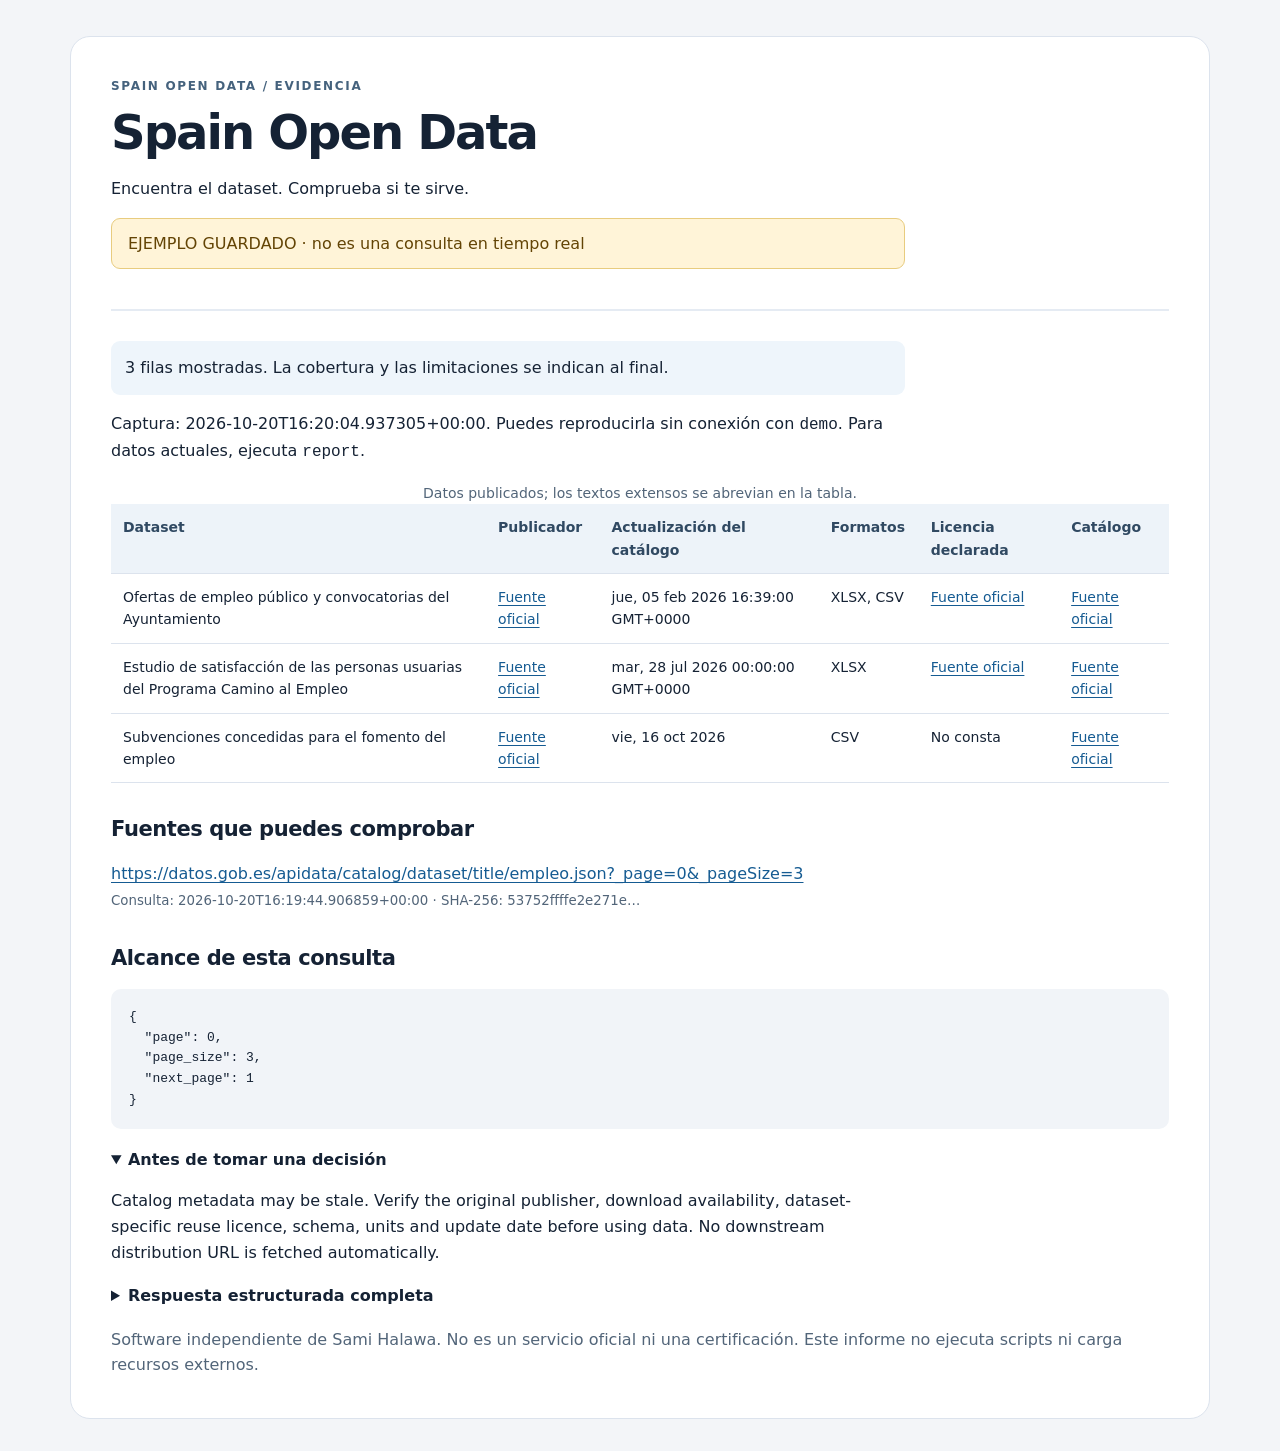
==== docs/demo.html @ 25182f14 "Improve first-use experience, source reliability and readable reports for v0.2.0" ====
<!doctype html><html lang="es"><meta charset="utf-8"><meta name="viewport" content="width=device-width,initial-scale=1"><title>Spain Open Data · Informe</title><style>*{box-sizing:border-box}body{margin:0;background:#f3f5f8;color:#152234;font:16px/1.6 system-ui,-apple-system,sans-serif}main{max-width:1140px;margin:36px auto;padding:40px;background:white;border:1px solid #dce3ed;border-radius:20px}header{border-bottom:2px solid #e5ebf3;margin-bottom:30px;padding-bottom:24px}.eyebrow{font-size:12px;letter-spacing:.14em;text-transform:uppercase;color:#45627d;font-weight:750}h1{font-size:clamp(30px,5vw,48px);line-height:1.12;letter-spacing:-.04em;margin:10px 0 16px}h2{font-size:21px;letter-spacing:-.02em;margin:30px 0 12px}p{max-width:78ch;overflow-wrap:anywhere}.badge{padding:12px 16px;background:#fff4d8;color:#634405;border-radius:9px;border:1px solid #e8cc7f}.notice{background:#eef5fb;padding:14px;border-radius:9px}table{width:100%;border-collapse:collapse;font-size:14px}th{text-align:left;background:#edf3f9;color:#304962}td,th{padding:12px;border-bottom:1px solid #dce3ed;vertical-align:top}td{min-width:100px;overflow-wrap:anywhere}.scroll{overflow:auto;max-width:100%}a{color:#155b92;text-decoration-thickness:1px;text-underline-offset:3px}pre{white-space:pre-wrap;overflow-wrap:anywhere;background:#f1f4f8;padding:18px;border-radius:10px;font:13px/1.6 ui-monospace,monospace}details{margin:18px 0}summary{cursor:pointer;font-weight:650}small,footer{color:#526579}.source{margin:14px 0;overflow-wrap:anywhere}.error{border-left:4px solid #bd4036;padding:12px;background:#fff1ef}.muted{color:#526579}@media(max-width:650px){main{margin:0;border:0;border-radius:0;padding:24px 16px}td,th{padding:9px}}@media print{body{background:white}main{margin:0;border:0;padding:0;max-width:none}.scroll{overflow:visible}details{display:block}pre{font-size:10px}a{color:inherit}thead{display:table-header-group}tr{break-inside:avoid}}</style><body><main><header><div class="eyebrow">Spain Open Data / EVIDENCIA</div><h1>Spain Open Data</h1><p>Encuentra el dataset. Comprueba si te sirve.</p><p class="badge">EJEMPLO GUARDADO · no es una consulta en tiempo real</p></header><p class="notice">3 filas mostradas. La cobertura y las limitaciones se indican al final.</p>
<p>Captura: 2026-10-20T16:20:04.937305+00:00. Puedes reproducirla sin conexión con <code>demo</code>. Para datos actuales, ejecuta <code>report</code>.</p>
<div class="scroll"><table><caption class="muted">Datos publicados; los textos extensos se abrevian en la tabla.</caption><thead><tr><th scope="col">Dataset</th><th scope="col">Publicador</th><th scope="col">Actualización del catálogo</th><th scope="col">Formatos</th><th scope="col">Licencia declarada</th><th scope="col">Catálogo</th></tr></thead><tbody>
<tr><td>Ofertas de empleo público y convocatorias del Ayuntamiento</td><td><a href="http://datos.gob.es/recurso/sector-publico/org/Organismo/L01281317" rel="noreferrer noopener">Fuente oficial</a></td><td>jue, 05 feb 2026 16:39:00 GMT+0000</td><td>XLSX, CSV</td><td><a href="http://creativecommons.org/licenses/by/4.0/" rel="noreferrer noopener">Fuente oficial</a></td><td><a href="https://datos.gob.es/catalogo/l01281317-ofertas-de-empleo-publico-y-convocatorias-del-ayuntamiento" rel="noreferrer noopener">Fuente oficial</a></td></tr>
<tr><td>Estudio de satisfacción de las personas usuarias del Programa Camino al Empleo</td><td><a href="http://datos.gob.es/recurso/sector-publico/org/Organismo/L01280796" rel="noreferrer noopener">Fuente oficial</a></td><td>mar, 28 jul 2026 00:00:00 GMT+0000</td><td>XLSX</td><td><a href="https://datos.madrid.es/bnode/N136f9d4e1508493ab5304251a6521b07" rel="noreferrer noopener">Fuente oficial</a></td><td><a href="https://datos.gob.es/catalogo/l01280796-estudio-de-satisfaccion-de-las-personas-usuarias-del-programa-camino-al-empleo" rel="noreferrer noopener">Fuente oficial</a></td></tr>
<tr><td>Subvenciones concedidas para el fomento del empleo</td><td><a href="http://datos.gob.es/recurso/sector-publico/org/Organismo/L01082114" rel="noreferrer noopener">Fuente oficial</a></td><td>vie, 16 oct 2026</td><td>CSV</td><td>No consta</td><td><a href="https://datos.gob.es/catalogo/l01082114-subvenciones-concedidas-para-el-fomento-del-empleo" rel="noreferrer noopener">Fuente oficial</a></td></tr>
</tbody></table></div>
<h2>Fuentes que puedes comprobar</h2>
<div class="source"><a href="https://datos.gob.es/apidata/catalog/dataset/title/empleo.json?_page=0&amp;_pageSize=3" rel="noreferrer noopener">https://datos.gob.es/apidata/catalog/dataset/title/empleo.json?_page=0&amp;_pageSize=3</a><br><small>Consulta: 2026-10-20T16:19:44.906859+00:00 · SHA-256: 53752ffffe2e271e…</small></div>
<h2>Alcance de esta consulta</h2><pre>{
  &quot;page&quot;: 0,
  &quot;page_size&quot;: 3,
  &quot;next_page&quot;: 1
}</pre>
<details open><summary>Antes de tomar una decisión</summary><p>Catalog metadata may be stale. Verify the original publisher, download availability, dataset-specific reuse licence, schema, units and update date before using data. No downstream distribution URL is fetched automatically.</p></details>
<details><summary>Respuesta estructurada completa</summary><pre>{
  &quot;ok&quot;: true,
  &quot;data&quot;: [
    {
      &quot;dataset_id&quot;: &quot;l01281317-ofertas-de-empleo-publico-y-convocatorias-del-ayuntamiento&quot;,
      &quot;catalog_url&quot;: &quot;https://datos.gob.es/catalogo/l01281317-ofertas-de-empleo-publico-y-convocatorias-del-ayuntamiento&quot;,
      &quot;title&quot;: &quot;Ofertas de empleo público y convocatorias del Ayuntamiento&quot;,
      &quot;description&quot;: &quot;Relación de ofertas de empleo público y convocatorias realizadas por el Ayuntamiento de San Lorenzo de El Escorial. &quot;,
      &quot;publisher&quot;: &quot;http://datos.gob.es/recurso/sector-publico/org/Organismo/L01281317&quot;,
      &quot;issued&quot;: &quot;mié, 07 ene 2026 13:52:44 GMT+0000&quot;,
      &quot;modified&quot;: &quot;jue, 05 feb 2026 16:39:00 GMT+0000&quot;,
      &quot;license&quot;: &quot;http://creativecommons.org/licenses/by/4.0/&quot;,
      &quot;spatial&quot;: &quot;http://datos.gob.es/recurso/sector-publico/territorio/Provincia/Madrid&quot;,
      &quot;temporal&quot;: [
        &quot;https://datosabiertos.aytosanlorenzo.es/bnode/N23c65ed7d2bb48c48e72ed312d6b123e&quot;,
        &quot;https://datosabiertos.aytosanlorenzo.es/bnode/N890efdf1ca9f4b1f9041c260d5423114&quot;
      ],
      &quot;distributions&quot;: [
        {
          &quot;title&quot;: &quot;Ofertas de empleo público y convocatorias&quot;,
          &quot;format&quot;: &quot;http://publications.europa.eu/resource/authority/file-type/XLSX&quot;,
          &quot;access_url&quot;: &quot;https://datosabiertos.aytosanlorenzo.es/dataset/6fa4dd2c-ea5e-4f9a-ae22-4519369948f7/resource/f7b1b1e0-7081-4b44-92d8-ea888c5bce64/download/31.-oferta-de-empleo-publico-y-convocatorias.xlsx&quot;,
          &quot;download_url&quot;: null,
          &quot;license&quot;: null,
          &quot;byte_size&quot;: 7966
        },
        {
          &quot;title&quot;: &quot;Oferta de Empleo Público y Convocatorias&quot;,
          &quot;format&quot;: &quot;http://publications.europa.eu/resource/authority/file-type/CSV&quot;,
          &quot;access_url&quot;: &quot;https://datosabiertos.aytosanlorenzo.es/dataset/6fa4dd2c-ea5e-4f9a-ae22-4519369948f7/resource/fdc2e198-af12-4363-8fc2-d0a0d08c1d83/download/31.-oferta-de-empleo-publico-y-convocatorias.csv&quot;,
          &quot;download_url&quot;: null,
          &quot;license&quot;: null,
          &quot;byte_size&quot;: 953
        }
      ]
    },
    {
      &quot;dataset_id&quot;: &quot;l01280796-estudio-de-satisfaccion-de-las-personas-usuarias-del-programa-camino-al-empleo&quot;,
      &quot;catalog_url&quot;: &quot;https://datos.gob.es/catalogo/l01280796-estudio-de-satisfaccion-de-las-personas-usuarias-del-programa-camino-al-empleo&quot;,
      &quot;title&quot;: &quot;Estudio de satisfacción de las personas usuarias del Programa Camino al Empleo&quot;,
      &quot;description&quot;: &quot;El Ayuntamiento de Madrid, a través de la Agencia para el Empleo, ha puesto en marcha el programa Camino al Empleo, orientado a mejorar la empleabilidad de las personas en situación de vulnerabilidad mediante el desarrollo de competencias básicas y específicas. La información analizada procede de la encuesta de satisfacción dirigida a las personas participantes del programa en distintas ubicaciones de la red de centros de servicios sociales y de la Agencia para el Empleo de Madrid.&lt;br&gt;\n&lt;br&gt;\nLa unidad de análisis corresponde a cada participante, incorporando variables relativas a la fecha y lugar de desarrollo de la actuación, así como la valoración del trato recibido y de la información facilitada. Durante el primer trimestre no se dispone de información sobre la variable “ubicación”, al no haberse contemplado en el diseño inicial del instrumento de recogida. Asimismo, se incluyen variables sociodemográficas (sexo y tramo de edad), y las valoraciones se expresan en una escala de 1 a 10, representativa del nivel de satisfacción global con el programa en 2025.\n****\n&lt;br&gt;\n&lt;br&gt;\nEn el [banco de estudios del Ayuntamiento de Madrid](https://transparencia.madrid.es/portales/transparencia/es/Relacion-con-la-ciudadania/Percepcion-ciudadana/Banco-de-estudios/?vgnextfmt=default&amp;vgnextchannel=6d41b8663351c510VgnVCM1000001d4a900aRCRD) están disponibles los estudios de percepción ciudadana realizados o promovidos por las distintas unidades del Ayuntamiento, organizados por áreas de acción.\n&quot;,
      &quot;publisher&quot;: &quot;http://datos.gob.es/recurso/sector-publico/org/Organismo/L01280796&quot;,
      &quot;issued&quot;: &quot;mar, 09 jun 2026 00:00:00 GMT+0000&quot;,
      &quot;modified&quot;: &quot;mar, 28 jul 2026 00:00:00 GMT+0000&quot;,
      &quot;license&quot;: &quot;https://datos.madrid.es/bnode/N136f9d4e1508493ab5304251a6521b07&quot;,
      &quot;spatial&quot;: &quot;http://sws.geonames.org/3117735/&quot;,
      &quot;temporal&quot;: &quot;https://datos.madrid.es/bnode/N6545e26dc04d411eac7852fd9539868a&quot;,
      &quot;distributions&quot;: [
        {
          &quot;title&quot;: &quot;138105-0-estudio-de-satisfaccion-de-las-personas-usuarias-del-programa-camino-al-empleo&quot;,
          &quot;format&quot;: &quot;http://publications.europa.eu/resource/authority/file-type/XLSX&quot;,
          &quot;access_url&quot;: &quot;https://datos.madrid.es/dataset/138105-0-estudio-de-satisfaccion-de-las-personas-usuarias-del-programa-camino-al-empleo/resource/138105-0-estudio-de-satisfaccion-de-las-personas-usuarias-del-programa-camino-al-empleo/download/microdatos_2025_090_esu.xlsx&quot;,
          &quot;download_url&quot;: null,
          &quot;license&quot;: null,
          &quot;byte_size&quot;: &quot;41836&quot;
        }
      ]
    },
    {
      &quot;dataset_id&quot;: &quot;l01082114-subvenciones-concedidas-para-el-fomento-del-empleo&quot;,
      &quot;catalog_url&quot;: &quot;https://datos.gob.es/catalogo/l01082114-subvenciones-concedidas-para-el-fomento-del-empleo&quot;,
      &quot;title&quot;: &quot;Subvenciones concedidas para el fomento del empleo&quot;,
      &quot;description&quot;: &quot;Subvenciones concedidas por el Ayuntamiento de Sant Feliu de Llobregat para el fomento del empleo.&quot;,
      &quot;publisher&quot;: &quot;http://datos.gob.es/recurso/sector-publico/org/Organismo/L01082114&quot;,
      &quot;issued&quot;: &quot;vie, 16 oct 2026&quot;,
      &quot;modified&quot;: &quot;vie, 16 oct 2026&quot;,
      &quot;license&quot;: null,
      &quot;spatial&quot;: &quot;http://datos.gob.es/recurso/sector-publico/territorio/Autonomia/Cataluna&quot;,
      &quot;temporal&quot;: &quot;http://seu-e.cat/es/web/sant-feliu-de-llobregat/bnode/nc3413d09f61043a49c384a0ebd459861b5&quot;,
      &quot;distributions&quot;: [
        {
          &quot;title&quot;: &quot;Subvenciones para el fomento del empleo en el año 2022&quot;,
          &quot;format&quot;: &quot;http://publications.europa.eu/resource/authority/file-type/CSV&quot;,
          &quot;access_url&quot;: &quot;https://dadesobertes.seu-e.cat/dataset/sant-feliu-de-llobregat-subvencions-concedides-per-al-foment-de-l-ocupacio/resource/8232882b-bdcb-4854-95a9-c1d61b0f0fe4&quot;,
          &quot;download_url&quot;: &quot;https://dadesobertes.seu-e.cat/datastore/dump/8232882b-bdcb-4854-95a9-c1d61b0f0fe4&quot;,
          &quot;license&quot;: null,
          &quot;byte_size&quot;: null
        }
      ]
    }
  ],
  &quot;sources&quot;: [
    {
      &quot;url&quot;: &quot;https://datos.gob.es/apidata/catalog/dataset/title/empleo.json?_page=0&amp;_pageSize=3&quot;,
      &quot;retrieved_at&quot;: &quot;2026-10-20T16:19:44.906859+00:00&quot;,
      &quot;sha256&quot;: &quot;53752ffffe2e271e2a8df1ee18fc52f41ccaf03d1c1791b4900c0b02be6a06f3&quot;,
      &quot;cache_hit&quot;: false
    }
  ],
  &quot;coverage&quot;: {
    &quot;page&quot;: 0,
    &quot;page_size&quot;: 3,
    &quot;next_page&quot;: 1
  },
  &quot;warnings&quot;: [
    &quot;Catalog metadata may be stale. Verify the original publisher, download availability, dataset-specific reuse licence, schema, units and update date before using data. No downstream distribution URL is fetched automatically.&quot;
  ],
  &quot;notice&quot;: &quot;Independent software by Sami Halawa; not an official government service. Verify consequential decisions in the official source.&quot;,
  &quot;example&quot;: {
    &quot;captured_at&quot;: &quot;2026-10-20T16:20:04.937305+00:00&quot;,
    &quot;mode&quot;: &quot;saved_official_snapshot&quot;,
    &quot;live&quot;: false
  }
}</pre></details><footer>Software independiente de Sami Halawa. No es un servicio oficial ni una certificación. Este informe no ejecuta scripts ni carga recursos externos.</footer></main></body></html>
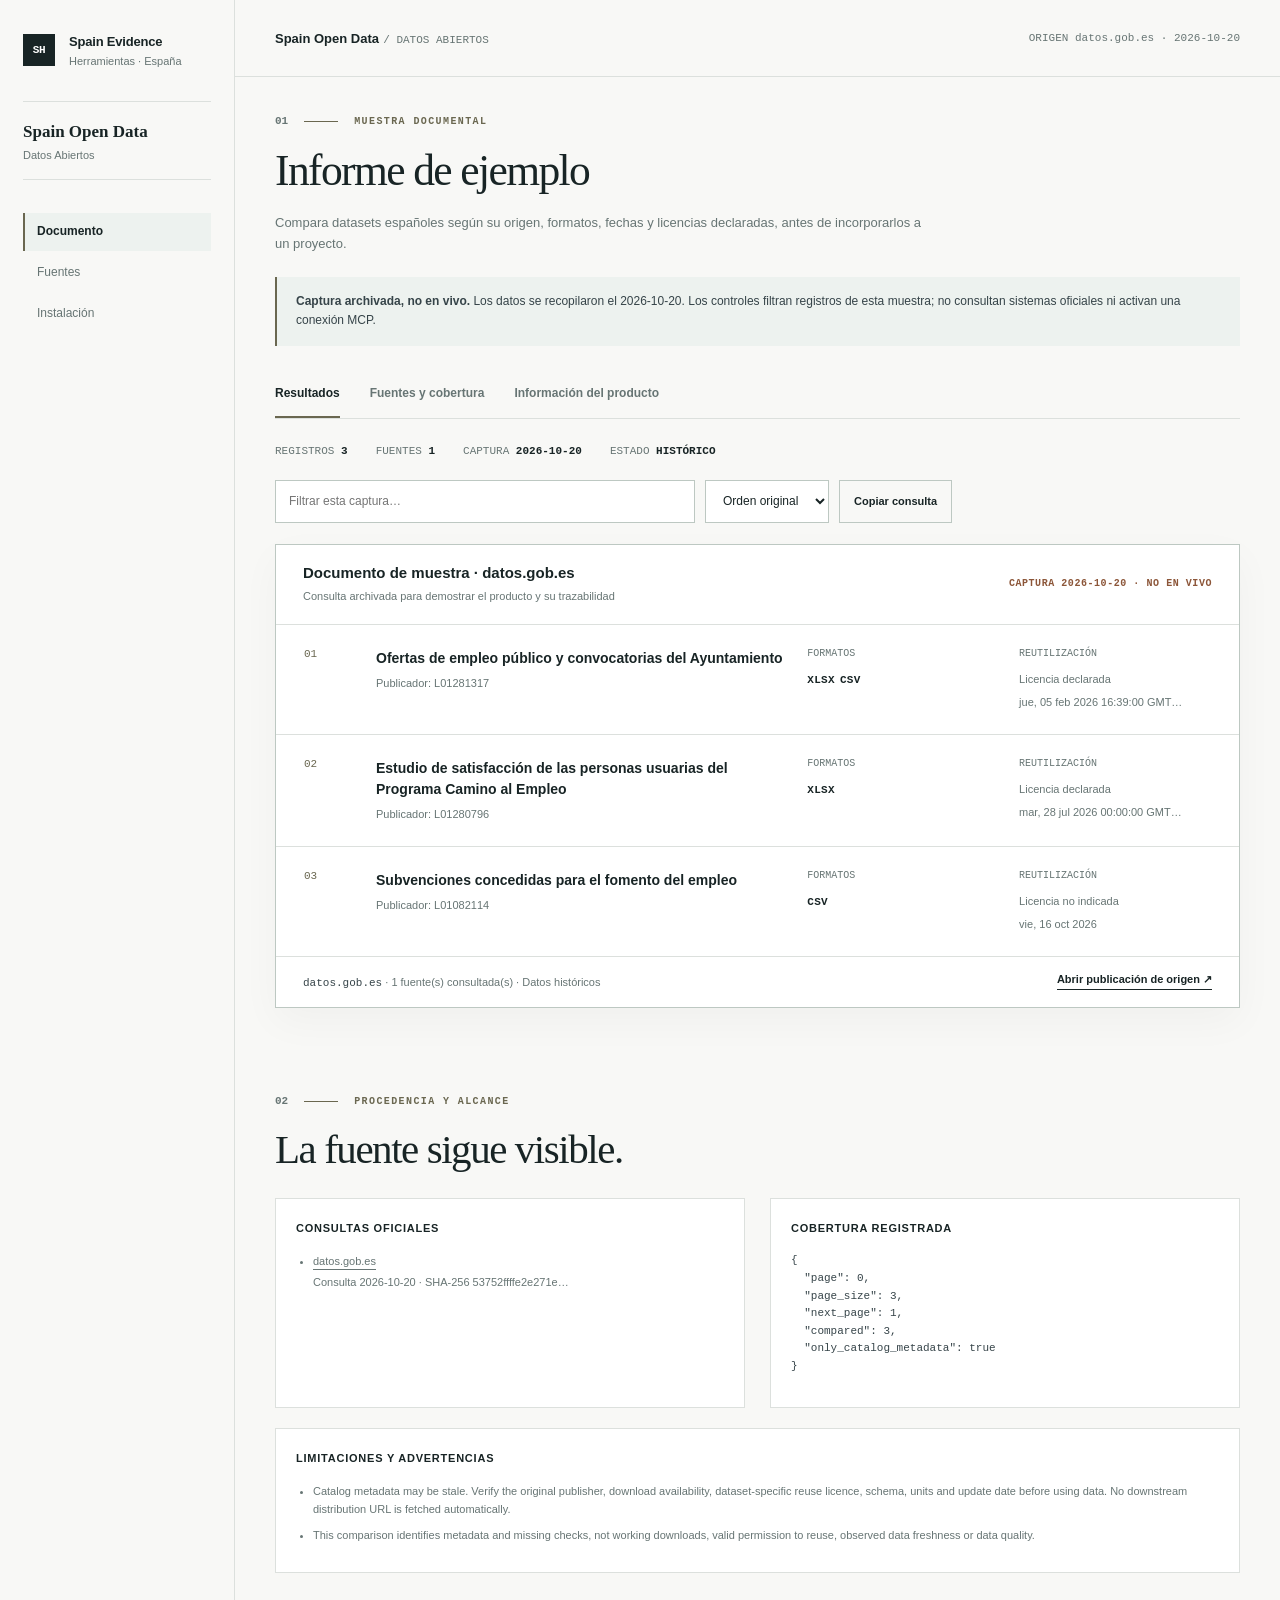
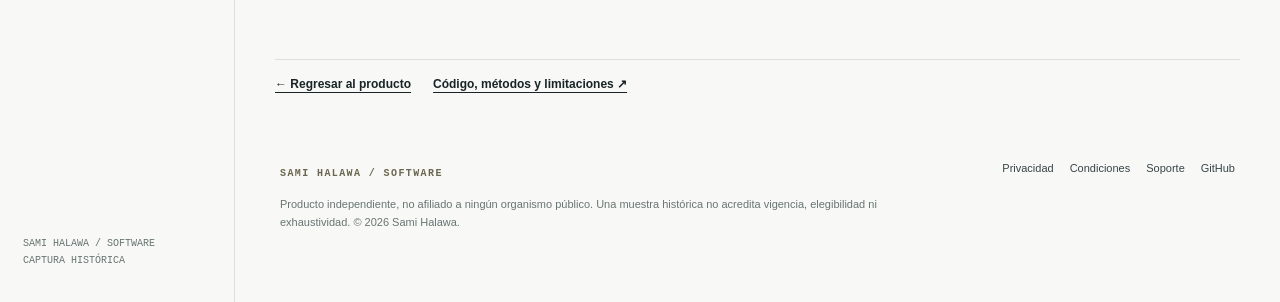
==== commit 695f418e: "Complete v0.3.0 workflows and professional documentary design with verified local regressions" ====
--- a/docs/demo.html
+++ b/docs/demo.html
@@ -1,119 +1,7 @@
-<!doctype html><html lang="es"><meta charset="utf-8"><meta name="viewport" content="width=device-width,initial-scale=1"><title>Spain Open Data · Informe</title><style>*{box-sizing:border-box}body{margin:0;background:#f3f5f8;color:#152234;font:16px/1.6 system-ui,-apple-system,sans-serif}main{max-width:1140px;margin:36px auto;padding:40px;background:white;border:1px solid #dce3ed;border-radius:20px}header{border-bottom:2px solid #e5ebf3;margin-bottom:30px;padding-bottom:24px}.eyebrow{font-size:12px;letter-spacing:.14em;text-transform:uppercase;color:#45627d;font-weight:750}h1{font-size:clamp(30px,5vw,48px);line-height:1.12;letter-spacing:-.04em;margin:10px 0 16px}h2{font-size:21px;letter-spacing:-.02em;margin:30px 0 12px}p{max-width:78ch;overflow-wrap:anywhere}.badge{padding:12px 16px;background:#fff4d8;color:#634405;border-radius:9px;border:1px solid #e8cc7f}.notice{background:#eef5fb;padding:14px;border-radius:9px}table{width:100%;border-collapse:collapse;font-size:14px}th{text-align:left;background:#edf3f9;color:#304962}td,th{padding:12px;border-bottom:1px solid #dce3ed;vertical-align:top}td{min-width:100px;overflow-wrap:anywhere}.scroll{overflow:auto;max-width:100%}a{color:#155b92;text-decoration-thickness:1px;text-underline-offset:3px}pre{white-space:pre-wrap;overflow-wrap:anywhere;background:#f1f4f8;padding:18px;border-radius:10px;font:13px/1.6 ui-monospace,monospace}details{margin:18px 0}summary{cursor:pointer;font-weight:650}small,footer{color:#526579}.source{margin:14px 0;overflow-wrap:anywhere}.error{border-left:4px solid #bd4036;padding:12px;background:#fff1ef}.muted{color:#526579}@media(max-width:650px){main{margin:0;border:0;border-radius:0;padding:24px 16px}td,th{padding:9px}}@media print{body{background:white}main{margin:0;border:0;padding:0;max-width:none}.scroll{overflow:visible}details{display:block}pre{font-size:10px}a{color:inherit}thead{display:table-header-group}tr{break-inside:avoid}}</style><body><main><header><div class="eyebrow">Spain Open Data / EVIDENCIA</div><h1>Spain Open Data</h1><p>Encuentra el dataset. Comprueba si te sirve.</p><p class="badge">EJEMPLO GUARDADO · no es una consulta en tiempo real</p></header><p class="notice">3 filas mostradas. La cobertura y las limitaciones se indican al final.</p>
-<p>Captura: 2026-10-20T16:20:04.937305+00:00. Puedes reproducirla sin conexión con <code>demo</code>. Para datos actuales, ejecuta <code>report</code>.</p>
-<div class="scroll"><table><caption class="muted">Datos publicados; los textos extensos se abrevian en la tabla.</caption><thead><tr><th scope="col">Dataset</th><th scope="col">Publicador</th><th scope="col">Actualización del catálogo</th><th scope="col">Formatos</th><th scope="col">Licencia declarada</th><th scope="col">Catálogo</th></tr></thead><tbody>
-<tr><td>Ofertas de empleo público y convocatorias del Ayuntamiento</td><td><a href="http://datos.gob.es/recurso/sector-publico/org/Organismo/L01281317" rel="noreferrer noopener">Fuente oficial</a></td><td>jue, 05 feb 2026 16:39:00 GMT+0000</td><td>XLSX, CSV</td><td><a href="http://creativecommons.org/licenses/by/4.0/" rel="noreferrer noopener">Fuente oficial</a></td><td><a href="https://datos.gob.es/catalogo/l01281317-ofertas-de-empleo-publico-y-convocatorias-del-ayuntamiento" rel="noreferrer noopener">Fuente oficial</a></td></tr>
-<tr><td>Estudio de satisfacción de las personas usuarias del Programa Camino al Empleo</td><td><a href="http://datos.gob.es/recurso/sector-publico/org/Organismo/L01280796" rel="noreferrer noopener">Fuente oficial</a></td><td>mar, 28 jul 2026 00:00:00 GMT+0000</td><td>XLSX</td><td><a href="https://datos.madrid.es/bnode/N136f9d4e1508493ab5304251a6521b07" rel="noreferrer noopener">Fuente oficial</a></td><td><a href="https://datos.gob.es/catalogo/l01280796-estudio-de-satisfaccion-de-las-personas-usuarias-del-programa-camino-al-empleo" rel="noreferrer noopener">Fuente oficial</a></td></tr>
-<tr><td>Subvenciones concedidas para el fomento del empleo</td><td><a href="http://datos.gob.es/recurso/sector-publico/org/Organismo/L01082114" rel="noreferrer noopener">Fuente oficial</a></td><td>vie, 16 oct 2026</td><td>CSV</td><td>No consta</td><td><a href="https://datos.gob.es/catalogo/l01082114-subvenciones-concedidas-para-el-fomento-del-empleo" rel="noreferrer noopener">Fuente oficial</a></td></tr>
-</tbody></table></div>
-<h2>Fuentes que puedes comprobar</h2>
-<div class="source"><a href="https://datos.gob.es/apidata/catalog/dataset/title/empleo.json?_page=0&amp;_pageSize=3" rel="noreferrer noopener">https://datos.gob.es/apidata/catalog/dataset/title/empleo.json?_page=0&amp;_pageSize=3</a><br><small>Consulta: 2026-10-20T16:19:44.906859+00:00 · SHA-256: 53752ffffe2e271e…</small></div>
-<h2>Alcance de esta consulta</h2><pre>{
+<!doctype html><html lang="es"><head><meta charset="utf-8"><meta name="viewport" content="width=device-width,initial-scale=1"><meta name="theme-color" content="#f8f8f6"><meta name="description" content="Compara datasets españoles según su origen, formatos, fechas y licencias declaradas, antes de incorporarlos a un proyecto."><title>Spain Open Data · Informe de ejemplo</title><link rel="canonical" href="https://samihalawa.github.io/spain-open-data/demo.html"><meta property="og:type" content="website"><meta property="og:title" content="Spain Open Data — Datos abiertos. La selección importa."><meta property="og:description" content="Compara datasets españoles según su origen, formatos, fechas y licencias declaradas, antes de incorporarlos a un proyecto."><meta property="og:url" content="https://samihalawa.github.io/spain-open-data/"><meta property="og:image" content="https://samihalawa.github.io/spain-open-data/preview.jpg"><link rel="icon" href="icon.png"><link rel="stylesheet" href="style.css"><script type="application/ld+json">{"@context": "https://schema.org", "@type": "SoftwareApplication", "name": "Spain Open Data", "description": "Compara datasets españoles según su origen, formatos, fechas y licencias declaradas, antes de incorporarlos a un proyecto.", "applicationCategory": "BusinessApplication", "operatingSystem": "Web / compatible assistant host", "url": "https://samihalawa.github.io/spain-open-data/", "author": {"@type": "Person", "name": "Sami Halawa"}, "isAccessibleForFree": true}</script><script src="site.js" defer></script></head><body style="--accent:#6a6750" data-product="spain-open-data" data-capture="2026-10-20"><div class="tool-shell"><aside class="side-nav"><a class="identity" href="index.html"><span class="symbol">SH</span><span class="brand">Spain Evidence<small>Herramientas · España</small></span></a><div class="side-product"><strong>Spain Open Data</strong><small>Datos Abiertos</small></div><nav class="side-links" aria-label="Secciones"><a class="side-link current" href="#vista">Documento</a><a class="side-link" href="#evidencia">Fuentes</a><a class="side-link" href="index.html#instalar">Instalación</a></nav><div class="side-footer">SAMI HALAWA / SOFTWARE<br>CAPTURA HISTÓRICA</div></aside><div class="work-area"><header class="work-header"><div><strong>Spain Open Data</strong> <span class="quiet">/ DATOS ABIERTOS</span></div><div class="quiet">ORIGEN datos.gob.es · 2026-10-20</div></header><div class="work-inner" id="vista"><div class="index-line"><span class="section-num">01</span><span class="dash"></span><span class="tiny-label">Muestra documental</span></div><h1 class="work-h1">Informe de ejemplo</h1><p class="work-intro">Compara datasets españoles según su origen, formatos, fechas y licencias declaradas, antes de incorporarlos a un proyecto.</p><div class="canonical-note"><strong>Captura archivada, no en vivo.</strong> Los datos se recopilaron el 2026-10-20. Los controles filtran registros de esta muestra; no consultan sistemas oficiales ni activan una conexión MCP.</div><nav class="work-tabs"><a class="active" href="#vista">Resultados</a><a href="#evidencia">Fuentes y cobertura</a><a href="index.html">Información del producto</a></nav><div class="work-summary"><span>REGISTROS <strong id="visible-count">3</strong></span><span>FUENTES <strong>1</strong></span><span>CAPTURA <strong>2026-10-20</strong></span><span>ESTADO <strong>HISTÓRICO</strong></span></div><div class="visually-hidden" id="sample-question">Busca datasets sobre empleo y compara su publicador, formato, licencia declarada y fecha de actualización.</div><div class="work-toolbar"><input id="record-search" class="search" type="search" placeholder="Filtrar esta captura…" aria-label="Filtrar registros"><select class="tool-select" id="record-sort" aria-label="Ordenar"><option value="original">Orden original</option><option value="name">Nombre A–Z</option><option value="date">Fecha</option></select><button class="tool-button" data-copy-for="sample-question" type="button">Copiar consulta</button></div><div class="snapshot-shell"><div class="snapshot-head"><div><h3>Documento de muestra · datos.gob.es</h3><p>Consulta archivada para demostrar el producto y su trazabilidad</p></div><div class="snapshot-actions"><span class="historical">Captura 2026-10-20 · No en vivo</span></div></div><div class="snapshot-body"><div class="catalog-list" id="records-body"><article class="dataset-row" data-record data-original="0" data-date="No consta" data-title="Ofertas de empleo público y convocatorias del Ayuntamiento" data-search="Ofertas de empleo público y convocatorias del Ayuntamiento L01281317"><div class="row-no">01</div><div><h4><a class="" href="https://datos.gob.es/catalogo/l01281317-ofertas-de-empleo-publico-y-convocatorias-del-ayuntamiento" rel="noopener noreferrer" target="_blank">Ofertas de empleo público y convocatorias del Ayuntamiento</a></h4><div class="small">Publicador: L01281317</div></div><div class="format-column"><span class="dataset-label">FORMATOS</span><span class="data-format">XLSX</span><span class="data-format">CSV</span></div><div class="last-column"><span class="dataset-label">REUTILIZACIÓN</span><span class="small">Licencia declarada</span><div class="subtext">jue, 05 feb 2026 16:39:00 GMT…</div></div></article><article class="dataset-row" data-record data-original="1" data-date="No consta" data-title="Estudio de satisfacción de las personas usuarias del Programa Camino al Empleo" data-search="Estudio de satisfacción de las personas usuarias del Programa Camino al Empleo L01280796"><div class="row-no">02</div><div><h4><a class="" href="https://datos.gob.es/catalogo/l01280796-estudio-de-satisfaccion-de-las-personas-usuarias-del-programa-camino-al-empleo" rel="noopener noreferrer" target="_blank">Estudio de satisfacción de las personas usuarias del Programa Camino al Empleo</a></h4><div class="small">Publicador: L01280796</div></div><div class="format-column"><span class="dataset-label">FORMATOS</span><span class="data-format">XLSX</span></div><div class="last-column"><span class="dataset-label">REUTILIZACIÓN</span><span class="small">Licencia declarada</span><div class="subtext">mar, 28 jul 2026 00:00:00 GMT…</div></div></article><article class="dataset-row" data-record data-original="2" data-date="No consta" data-title="Subvenciones concedidas para el fomento del empleo" data-search="Subvenciones concedidas para el fomento del empleo L01082114"><div class="row-no">03</div><div><h4><a class="" href="https://datos.gob.es/catalogo/l01082114-subvenciones-concedidas-para-el-fomento-del-empleo" rel="noopener noreferrer" target="_blank">Subvenciones concedidas para el fomento del empleo</a></h4><div class="small">Publicador: L01082114</div></div><div class="format-column"><span class="dataset-label">FORMATOS</span><span class="data-format">CSV</span></div><div class="last-column"><span class="dataset-label">REUTILIZACIÓN</span><span class="small">Licencia no indicada</span><div class="subtext">vie, 16 oct 2026</div></div></article></div></div><div class="snapshot-footer"><p><span class="source-identity">datos.gob.es</span> · 1 fuente(s) consultada(s) · Datos históricos</p><a class="text-action" href="https://datos.gob.es/apidata/catalog/dataset/title/empleo.json?_page=0&amp;_pageSize=3" rel="noopener noreferrer" target="_blank">Abrir publicación de origen ↗</a></div></div><div id="no-records" class="canonical-note" hidden>Sin coincidencias dentro de esta captura histórica.</div><section class="section" id="evidencia"><div class="index-line"><span class="section-num">02</span><span class="dash"></span><span class="tiny-label">Procedencia y alcance</span></div><h2 class="section-title" style="margin-bottom:25px">La fuente sigue visible.</h2><div class="evidence-grid"><div class="evidence-box"><h4>Consultas oficiales</h4><ul><li><a class="" href="https://datos.gob.es/apidata/catalog/dataset/title/empleo.json?_page=0&amp;_pageSize=3" rel="noopener noreferrer" target="_blank">datos.gob.es</a><div class="subtext">Consulta 2026-10-20 · SHA-256 53752ffffe2e271e…</div></li></ul></div><div class="evidence-box"><h4>Cobertura registrada</h4><pre>{
   &quot;page&quot;: 0,
   &quot;page_size&quot;: 3,
-  &quot;next_page&quot;: 1
-}</pre>
-<details open><summary>Antes de tomar una decisión</summary><p>Catalog metadata may be stale. Verify the original publisher, download availability, dataset-specific reuse licence, schema, units and update date before using data. No downstream distribution URL is fetched automatically.</p></details>
-<details><summary>Respuesta estructurada completa</summary><pre>{
-  &quot;ok&quot;: true,
-  &quot;data&quot;: [
-    {
-      &quot;dataset_id&quot;: &quot;l01281317-ofertas-de-empleo-publico-y-convocatorias-del-ayuntamiento&quot;,
-      &quot;catalog_url&quot;: &quot;https://datos.gob.es/catalogo/l01281317-ofertas-de-empleo-publico-y-convocatorias-del-ayuntamiento&quot;,
-      &quot;title&quot;: &quot;Ofertas de empleo público y convocatorias del Ayuntamiento&quot;,
-      &quot;description&quot;: &quot;Relación de ofertas de empleo público y convocatorias realizadas por el Ayuntamiento de San Lorenzo de El Escorial. &quot;,
-      &quot;publisher&quot;: &quot;http://datos.gob.es/recurso/sector-publico/org/Organismo/L01281317&quot;,
-      &quot;issued&quot;: &quot;mié, 07 ene 2026 13:52:44 GMT+0000&quot;,
-      &quot;modified&quot;: &quot;jue, 05 feb 2026 16:39:00 GMT+0000&quot;,
-      &quot;license&quot;: &quot;http://creativecommons.org/licenses/by/4.0/&quot;,
-      &quot;spatial&quot;: &quot;http://datos.gob.es/recurso/sector-publico/territorio/Provincia/Madrid&quot;,
-      &quot;temporal&quot;: [
-        &quot;https://datosabiertos.aytosanlorenzo.es/bnode/N23c65ed7d2bb48c48e72ed312d6b123e&quot;,
-        &quot;https://datosabiertos.aytosanlorenzo.es/bnode/N890efdf1ca9f4b1f9041c260d5423114&quot;
-      ],
-      &quot;distributions&quot;: [
-        {
-          &quot;title&quot;: &quot;Ofertas de empleo público y convocatorias&quot;,
-          &quot;format&quot;: &quot;http://publications.europa.eu/resource/authority/file-type/XLSX&quot;,
-          &quot;access_url&quot;: &quot;https://datosabiertos.aytosanlorenzo.es/dataset/6fa4dd2c-ea5e-4f9a-ae22-4519369948f7/resource/f7b1b1e0-7081-4b44-92d8-ea888c5bce64/download/31.-oferta-de-empleo-publico-y-convocatorias.xlsx&quot;,
-          &quot;download_url&quot;: null,
-          &quot;license&quot;: null,
-          &quot;byte_size&quot;: 7966
-        },
-        {
-          &quot;title&quot;: &quot;Oferta de Empleo Público y Convocatorias&quot;,
-          &quot;format&quot;: &quot;http://publications.europa.eu/resource/authority/file-type/CSV&quot;,
-          &quot;access_url&quot;: &quot;https://datosabiertos.aytosanlorenzo.es/dataset/6fa4dd2c-ea5e-4f9a-ae22-4519369948f7/resource/fdc2e198-af12-4363-8fc2-d0a0d08c1d83/download/31.-oferta-de-empleo-publico-y-convocatorias.csv&quot;,
-          &quot;download_url&quot;: null,
-          &quot;license&quot;: null,
-          &quot;byte_size&quot;: 953
-        }
-      ]
-    },
-    {
-      &quot;dataset_id&quot;: &quot;l01280796-estudio-de-satisfaccion-de-las-personas-usuarias-del-programa-camino-al-empleo&quot;,
-      &quot;catalog_url&quot;: &quot;https://datos.gob.es/catalogo/l01280796-estudio-de-satisfaccion-de-las-personas-usuarias-del-programa-camino-al-empleo&quot;,
-      &quot;title&quot;: &quot;Estudio de satisfacción de las personas usuarias del Programa Camino al Empleo&quot;,
-      &quot;description&quot;: &quot;El Ayuntamiento de Madrid, a través de la Agencia para el Empleo, ha puesto en marcha el programa Camino al Empleo, orientado a mejorar la empleabilidad de las personas en situación de vulnerabilidad mediante el desarrollo de competencias básicas y específicas. La información analizada procede de la encuesta de satisfacción dirigida a las personas participantes del programa en distintas ubicaciones de la red de centros de servicios sociales y de la Agencia para el Empleo de Madrid.&lt;br&gt;\n&lt;br&gt;\nLa unidad de análisis corresponde a cada participante, incorporando variables relativas a la fecha y lugar de desarrollo de la actuación, así como la valoración del trato recibido y de la información facilitada. Durante el primer trimestre no se dispone de información sobre la variable “ubicación”, al no haberse contemplado en el diseño inicial del instrumento de recogida. Asimismo, se incluyen variables sociodemográficas (sexo y tramo de edad), y las valoraciones se expresan en una escala de 1 a 10, representativa del nivel de satisfacción global con el programa en 2025.\n****\n&lt;br&gt;\n&lt;br&gt;\nEn el [banco de estudios del Ayuntamiento de Madrid](https://transparencia.madrid.es/portales/transparencia/es/Relacion-con-la-ciudadania/Percepcion-ciudadana/Banco-de-estudios/?vgnextfmt=default&amp;vgnextchannel=6d41b8663351c510VgnVCM1000001d4a900aRCRD) están disponibles los estudios de percepción ciudadana realizados o promovidos por las distintas unidades del Ayuntamiento, organizados por áreas de acción.\n&quot;,
-      &quot;publisher&quot;: &quot;http://datos.gob.es/recurso/sector-publico/org/Organismo/L01280796&quot;,
-      &quot;issued&quot;: &quot;mar, 09 jun 2026 00:00:00 GMT+0000&quot;,
-      &quot;modified&quot;: &quot;mar, 28 jul 2026 00:00:00 GMT+0000&quot;,
-      &quot;license&quot;: &quot;https://datos.madrid.es/bnode/N136f9d4e1508493ab5304251a6521b07&quot;,
-      &quot;spatial&quot;: &quot;http://sws.geonames.org/3117735/&quot;,
-      &quot;temporal&quot;: &quot;https://datos.madrid.es/bnode/N6545e26dc04d411eac7852fd9539868a&quot;,
-      &quot;distributions&quot;: [
-        {
-          &quot;title&quot;: &quot;138105-0-estudio-de-satisfaccion-de-las-personas-usuarias-del-programa-camino-al-empleo&quot;,
-          &quot;format&quot;: &quot;http://publications.europa.eu/resource/authority/file-type/XLSX&quot;,
-          &quot;access_url&quot;: &quot;https://datos.madrid.es/dataset/138105-0-estudio-de-satisfaccion-de-las-personas-usuarias-del-programa-camino-al-empleo/resource/138105-0-estudio-de-satisfaccion-de-las-personas-usuarias-del-programa-camino-al-empleo/download/microdatos_2025_090_esu.xlsx&quot;,
-          &quot;download_url&quot;: null,
-          &quot;license&quot;: null,
-          &quot;byte_size&quot;: &quot;41836&quot;
-        }
-      ]
-    },
-    {
-      &quot;dataset_id&quot;: &quot;l01082114-subvenciones-concedidas-para-el-fomento-del-empleo&quot;,
-      &quot;catalog_url&quot;: &quot;https://datos.gob.es/catalogo/l01082114-subvenciones-concedidas-para-el-fomento-del-empleo&quot;,
-      &quot;title&quot;: &quot;Subvenciones concedidas para el fomento del empleo&quot;,
-      &quot;description&quot;: &quot;Subvenciones concedidas por el Ayuntamiento de Sant Feliu de Llobregat para el fomento del empleo.&quot;,
-      &quot;publisher&quot;: &quot;http://datos.gob.es/recurso/sector-publico/org/Organismo/L01082114&quot;,
-      &quot;issued&quot;: &quot;vie, 16 oct 2026&quot;,
-      &quot;modified&quot;: &quot;vie, 16 oct 2026&quot;,
-      &quot;license&quot;: null,
-      &quot;spatial&quot;: &quot;http://datos.gob.es/recurso/sector-publico/territorio/Autonomia/Cataluna&quot;,
-      &quot;temporal&quot;: &quot;http://seu-e.cat/es/web/sant-feliu-de-llobregat/bnode/nc3413d09f61043a49c384a0ebd459861b5&quot;,
-      &quot;distributions&quot;: [
-        {
-          &quot;title&quot;: &quot;Subvenciones para el fomento del empleo en el año 2022&quot;,
-          &quot;format&quot;: &quot;http://publications.europa.eu/resource/authority/file-type/CSV&quot;,
-          &quot;access_url&quot;: &quot;https://dadesobertes.seu-e.cat/dataset/sant-feliu-de-llobregat-subvencions-concedides-per-al-foment-de-l-ocupacio/resource/8232882b-bdcb-4854-95a9-c1d61b0f0fe4&quot;,
-          &quot;download_url&quot;: &quot;https://dadesobertes.seu-e.cat/datastore/dump/8232882b-bdcb-4854-95a9-c1d61b0f0fe4&quot;,
-          &quot;license&quot;: null,
-          &quot;byte_size&quot;: null
-        }
-      ]
-    }
-  ],
-  &quot;sources&quot;: [
-    {
-      &quot;url&quot;: &quot;https://datos.gob.es/apidata/catalog/dataset/title/empleo.json?_page=0&amp;_pageSize=3&quot;,
-      &quot;retrieved_at&quot;: &quot;2026-10-20T16:19:44.906859+00:00&quot;,
-      &quot;sha256&quot;: &quot;53752ffffe2e271e2a8df1ee18fc52f41ccaf03d1c1791b4900c0b02be6a06f3&quot;,
-      &quot;cache_hit&quot;: false
-    }
-  ],
-  &quot;coverage&quot;: {
-    &quot;page&quot;: 0,
-    &quot;page_size&quot;: 3,
-    &quot;next_page&quot;: 1
-  },
-  &quot;warnings&quot;: [
-    &quot;Catalog metadata may be stale. Verify the original publisher, download availability, dataset-specific reuse licence, schema, units and update date before using data. No downstream distribution URL is fetched automatically.&quot;
-  ],
-  &quot;notice&quot;: &quot;Independent software by Sami Halawa; not an official government service. Verify consequential decisions in the official source.&quot;,
-  &quot;example&quot;: {
-    &quot;captured_at&quot;: &quot;2026-10-20T16:20:04.937305+00:00&quot;,
-    &quot;mode&quot;: &quot;saved_official_snapshot&quot;,
-    &quot;live&quot;: false
-  }
-}</pre></details><footer>Software independiente de Sami Halawa. No es un servicio oficial ni una certificación. Este informe no ejecuta scripts ni carga recursos externos.</footer></main></body></html>
+  &quot;next_page&quot;: 1,
+  &quot;compared&quot;: 3,
+  &quot;only_catalog_metadata&quot;: true
+}</pre></div></div><div class="evidence-box" style="margin-top:20px"><h4>Limitaciones y advertencias</h4><ul><li>Catalog metadata may be stale. Verify the original publisher, download availability, dataset-specific reuse licence, schema, units and update date before using data. No downstream distribution URL is fetched automatically.</li><li>This comparison identifies metadata and missing checks, not working downloads, valid permission to reuse, observed data freshness or data quality.</li></ul></div></section><div class="links-stack"><a href="index.html">← Regresar al producto</a><a href="https://github.com/samihalawa/spain-open-data">Código, métodos y limitaciones ↗</a></div></div><footer class="footer"><div class="wrap footer-content"><div><span class="tiny-label">SAMI HALAWA / SOFTWARE</span><p class="footer-info">Producto independiente, no afiliado a ningún organismo público. Una muestra histórica no acredita vigencia, elegibilidad ni exhaustividad. © 2026 Sami Halawa.</p></div><div class="footer-links"><a href="https://github.com/samihalawa/spain-open-data/blob/main/PRIVACY.md">Privacidad</a><a href="https://github.com/samihalawa/spain-open-data/blob/main/TERMS.md">Condiciones</a><a href="https://github.com/samihalawa/spain-open-data/blob/main/SUPPORT.md">Soporte</a><a href="https://github.com/samihalawa/spain-open-data">GitHub</a></div></div></footer><div class="visually-hidden" id="status-live" role="status" aria-live="polite"></div></div></div></body></html>
--- a/docs/style.css
+++ b/docs/style.css
@@ -0,0 +1,74 @@
+/* Spain Evidence — documentary, not promotional. No font services or external assets. */
+:root{
+  color-scheme:light;
+  --paper:#f8f8f6;--surface:#fff;--ink:#182425;--ink-soft:#364449;
+  --muted:#677574;--faint:#8a9896;--rule:#dce0dd;--rule-strong:#bdc8c2;
+  --accent:#335a52;--accent-weak:#edf2ef;--alert:#8c5639;--alert-weak:#faf0e9;
+  --sans:-apple-system,BlinkMacSystemFont,"Segoe UI","Helvetica Neue",Arial,sans-serif;
+  --serif:"Iowan Old Style","Baskerville","Palatino Linotype",Georgia,serif;
+  --mono:"SFMono-Regular",Consolas,"Liberation Mono",monospace;
+}
+*[hidden]{display:none!important}*{box-sizing:border-box}html{scroll-behavior:smooth}body{margin:0;background:var(--paper);color:var(--ink);font:15px/1.64 var(--sans);-webkit-font-smoothing:antialiased}a{color:inherit;text-underline-offset:4px}button,input,select{font:inherit}button{cursor:pointer}a:focus-visible,button:focus-visible,input:focus-visible,select:focus-visible,summary:focus-visible{outline:2px solid var(--accent);outline-offset:4px}::selection{background:#dce5dd;color:var(--ink)}
+.wrap{width:min(1200px,calc(100% - 90px));margin:auto}
+.site-nav{min-height:75px;border-bottom:1px solid var(--rule);background:var(--paper)}
+.nav-inside{display:flex;justify-content:space-between;align-items:center;gap:24px;min-height:75px}
+.identity{display:inline-flex;align-items:center;gap:14px;text-decoration:none;min-width:0}
+.symbol{width:32px;height:32px;display:grid;place-items:center;background:var(--ink);color:#fff;font:700 11px/1 var(--mono);letter-spacing:-.03em;flex:none}
+.brand{font:650 13px/1.35 var(--sans);letter-spacing:-.015em}.brand small{display:block;color:var(--muted);font:400 11px/1.3 var(--sans);letter-spacing:0;margin-top:3px}
+.main-links{display:flex;gap:30px;align-items:center;white-space:nowrap}.main-links a{text-decoration:none;color:var(--ink-soft);font-size:12px;font-weight:550}.main-links a:hover{text-decoration:underline}.nav-count{font:10px var(--mono);color:var(--faint);margin-left:3px}
+.tiny-label{font:650 10px/1.3 var(--mono);letter-spacing:.14em;text-transform:uppercase;color:var(--accent)}
+.section-num{font:550 11px/1.3 var(--mono);color:var(--muted)}
+.hero{border-bottom:1px solid var(--rule)}.hero .wrap{padding-top:76px;padding-bottom:68px}
+.hero-top{display:flex;justify-content:space-between;gap:30px;align-items:center;padding-bottom:34px}
+.hero-top>div{display:flex;gap:16px;align-items:center}.hero-index{color:var(--faint);font:12px var(--mono)}.hero-field{letter-spacing:.14em;text-transform:uppercase;font-size:11px;color:var(--ink-soft);font-weight:650}.hero-source{font-size:12px;color:var(--muted)}
+.hero-grid{display:grid;grid-template-columns:minmax(0,1.7fr) minmax(265px,.76fr);gap:100px}
+h1{font:normal clamp(46px,5.4vw,84px)/1.09 var(--serif);letter-spacing:-.045em;margin:0 0 32px;max-width:840px}
+h1 em{font-style:italic;font-weight:400;color:var(--accent)}.lede{font-size:17px;line-height:1.65;max-width:575px;color:var(--ink-soft);margin:0}
+.hero-aside{align-self:stretch;border-top:1px solid var(--ink);padding-top:20px;display:flex;flex-direction:column;justify-content:space-between;gap:32px}
+.hero-aside h2{font-size:12px;margin:0 0 18px;color:var(--muted);letter-spacing:.08em;text-transform:uppercase;font-weight:650}
+.outcome-list{margin:0;padding:0;list-style:none}.outcome-list li{display:grid;grid-template-columns:22px 1fr;gap:12px;padding:12px 0;border-bottom:1px solid var(--rule);font-size:13px;color:var(--ink-soft)}.outcome-list li:first-child{padding-top:0}.outcome-list span{font:11px var(--mono);color:var(--accent)}
+.hero-actions{margin-top:34px;display:flex;gap:25px;align-items:center;flex-wrap:wrap}
+.primary-link,.ghost-link{display:inline-flex;align-items:center;gap:13px;text-decoration:none;font-size:12px;font-weight:650;min-height:48px}
+.primary-link{background:var(--ink);color:#fff;padding:13px 19px}.primary-link:hover{background:var(--accent)}.primary-link .arrow{font-size:16px;font-weight:400}
+.ghost-link{border-bottom:1px solid var(--ink);min-height:32px}.ghost-link:hover{color:var(--accent)}
+.hero-side-note{font-size:11px;line-height:1.65;color:var(--muted);max-width:320px}
+.provenance-rail{border-top:1px solid var(--rule);margin-top:48px;padding-top:17px;display:flex;gap:30px;align-items:center;flex-wrap:wrap;font:11px/1.6 var(--mono);color:var(--muted)}
+.provenance-rail strong{font-weight:600;color:var(--ink)}
+.section{padding:86px 0;border-bottom:1px solid var(--rule)}.section-hd{display:flex;justify-content:space-between;gap:40px;align-items:start;margin-bottom:35px}.section-hd .overline{margin:5px 0 0}
+h2.section-title{font:normal clamp(30px,3.2vw,48px)/1.15 var(--serif);letter-spacing:-.035em;margin:9px 0 0;max-width:720px}.section-intro{font-size:13px;max-width:310px;color:var(--muted);margin-top:5px}
+.index-line{display:flex;gap:16px;align-items:center;margin-bottom:18px}.index-line .dash{height:1px;width:34px;background:var(--accent)}
+.snapshot-shell{background:#fff;border:1px solid var(--rule-strong);box-shadow:0 14px 38px rgba(25,42,39,.035)}
+.snapshot-head{min-height:73px;display:flex;align-items:center;justify-content:space-between;gap:16px;padding:19px 27px;border-bottom:1px solid var(--rule)}
+.snapshot-head h3{font:600 15px/1.2 var(--sans);margin:0}.snapshot-head p{color:var(--muted);font-size:11px;margin:5px 0 0}
+.historical{color:var(--alert);font:600 10px/1.45 var(--mono);text-transform:uppercase;letter-spacing:.055em}
+.snapshot-actions{display:flex;gap:18px;align-items:center;flex-wrap:wrap}.text-action{color:var(--ink);font:600 11px var(--sans);text-decoration:none;border-bottom:1px solid var(--ink);padding-bottom:3px}
+.snapshot-body{min-width:0;padding:0}.snapshot-body.pad{padding:30px}.snapshot-footer{border-top:1px solid var(--rule);padding:16px 27px;display:flex;justify-content:space-between;gap:22px;flex-wrap:wrap;align-items:center}
+.snapshot-footer p{font-size:11px;color:var(--muted);margin:0}.snapshot-footer .source-identity{font:11px var(--mono);color:var(--ink-soft)}
+.scroll-table{overflow-x:auto;max-width:100%;overscroll-behavior-inline:contain}.data-table{border-collapse:collapse;width:100%;min-width:790px;table-layout:auto}.data-table th{text-align:left;background:#fbfcfb;color:var(--muted);font:600 10px var(--mono);letter-spacing:.065em;text-transform:uppercase;border-bottom:1px solid var(--rule);padding:13px 20px;white-space:nowrap}.data-table td{border-bottom:1px solid var(--rule);font-size:12px;padding:17px 20px;vertical-align:top;max-width:350px}.data-table tbody tr:last-child td{border-bottom:none}.data-table tbody tr:hover{background:#f9faf8}
+.title-cell{font-weight:650;line-height:1.5;color:var(--ink);max-width:360px;min-width:220px}.title-cell a{text-decoration:none}.title-cell a:hover{text-decoration:underline}.mono{font:11px/1.5 var(--mono);font-variant-numeric:tabular-nums}.subtext{font-size:11px;color:var(--muted);line-height:1.5;margin-top:4px}
+.status{display:inline-flex;gap:7px;align-items:center;font:600 11px/1.5 var(--sans);white-space:nowrap;color:var(--ink-soft)}.status::before{content:"";background:var(--faint);width:6px;height:6px;border-radius:50%}.status.dim{color:var(--muted)}.status.dim::before{background:#9daaa3}.status.review{color:var(--accent)}.status.review::before{background:var(--accent)}.status.expired{color:var(--alert)}.status.expired::before{background:var(--alert)}
+.legal-columns{display:grid;grid-template-columns:1fr 1fr}.legal-col{min-width:0;padding:26px 28px 31px}.legal-col+ .legal-col{border-left:1px solid var(--rule)}.document-label{display:flex;justify-content:space-between;gap:8px;flex-wrap:wrap;border-bottom:1px solid var(--rule);padding-bottom:15px;color:var(--muted);font:11px var(--mono);text-transform:uppercase;letter-spacing:.065em}.document-date{color:var(--ink);font-weight:600}.legal-body{font:15px/1.83 var(--serif);color:var(--ink-soft);margin:24px 0 0;white-space:pre-wrap;max-height:420px;overflow:auto;overflow-wrap:anywhere}.legal-body strong{color:var(--ink)}.diff-excerpt{margin-top:20px;padding:15px;border-left:2px solid var(--accent);background:var(--accent-weak);font-size:12px}
+.facts-grid{display:grid;grid-template-columns:repeat(3,minmax(0,1fr));border-bottom:1px solid var(--rule)}.fact{padding:29px;min-width:0}.fact+ .fact{border-left:1px solid var(--rule)}.fact .fact-label{display:block;font:11px var(--mono);color:var(--muted);letter-spacing:.035em}.fact .fact-value{font:normal 39px/1.2 var(--serif);letter-spacing:-.035em;margin-top:7px}.fact .fact-unit{font:12px var(--mono);color:var(--muted)}.fact .fact-note{font-size:11px;color:var(--muted);line-height:1.4;margin-top:7px}
+.facts-list{display:grid;grid-template-columns:repeat(2,minmax(0,1fr));gap:0;padding:12px 28px}.facts-list>div{padding:16px 0;border-bottom:1px solid var(--rule);min-width:0}.facts-list>div:nth-child(even){padding-left:28px}.facts-list dt{font:10px var(--mono);color:var(--muted);text-transform:uppercase;letter-spacing:.055em}.facts-list dd{margin:6px 0 0;font-size:13px;overflow-wrap:anywhere}
+.event-timeline{padding:28px 34px}.event-date{font:11px var(--mono);color:var(--accent);margin:0 0 20px}.event-entry{position:relative;padding:0 0 0 26px;border-left:1px solid var(--rule-strong);margin-left:6px}.event-entry:before{content:"";position:absolute;left:-4px;top:6px;height:7px;width:7px;border-radius:50%;background:var(--accent)}.event-entry h4{font:650 17px/1.4 var(--sans);margin:0 0 9px}.event-entry p{font-size:13px;max-width:790px;color:var(--ink-soft);margin:0}.event-entry .meta{font:10px var(--mono);color:var(--muted);margin-top:14px}
+.chart-workspace{display:grid;grid-template-columns:1.5fr .8fr;gap:0}.chart-col{padding:29px 30px;border-right:1px solid var(--rule)}.chart-col svg{width:100%;height:auto;display:block}.chart-description{display:flex;justify-content:space-between;gap:25px;margin-bottom:20px;align-items:baseline}.chart-description strong{font:500 16px var(--serif)}.chart-description span{font:11px var(--mono);color:var(--muted)}.chart-stats{padding:30px}.chart-stats dt{font:10px var(--mono);color:var(--muted);text-transform:uppercase}.chart-stats dd{margin:9px 0 23px;font:normal 27px var(--serif);font-variant-numeric:tabular-nums}.chart-stats small{display:block;color:var(--muted);font-size:11px}
+.catalog-list{padding:0}.dataset-row{display:grid;grid-template-columns:52px minmax(0,1.5fr) minmax(145px,.7fr) minmax(120px,.7fr);gap:20px;align-items:start;padding:23px 28px;border-bottom:1px solid var(--rule)}.dataset-row:last-child{border-bottom:0}.row-no{font:11px var(--mono);color:var(--accent)}.dataset-row h4{font:650 14px/1.5 var(--sans);margin:0 0 5px}.dataset-row h4 a{text-decoration:none}.dataset-row h4 a:hover{text-decoration:underline}.dataset-row .small{font-size:11px;color:var(--muted);overflow-wrap:anywhere}.data-format{font:600 11px var(--mono);display:inline-block;margin-right:5px;letter-spacing:.03em}.dataset-label{font:10px var(--mono);color:var(--muted);text-transform:uppercase;display:block;margin-bottom:7px}
+.process-grid{display:grid;grid-template-columns:repeat(3,1fr);margin-top:30px}.process-item{padding:22px 30px 22px 0;border-top:1px solid var(--rule-strong);min-width:0}.process-item+ .process-item{padding-left:30px;border-left:1px solid var(--rule)}.process-item h3{font:650 15px var(--sans);margin:25px 0 12px}.process-item p{font-size:12px;line-height:1.7;color:var(--muted);max-width:280px}.process-item .number{font:11px var(--mono);color:var(--accent)}
+.examples-layout{display:grid;grid-template-columns:1fr 1fr;gap:80px;align-items:start}
+.question{margin:18px 0 25px;padding:0 0 0 23px;border-left:2px solid var(--accent);font:italic normal 23px/1.43 var(--serif);max-width:530px}
+.flat-button{border:1px solid var(--rule-strong);background:transparent;color:var(--ink);padding:11px 16px;font-size:12px;font-weight:650}.flat-button:hover{background:var(--accent-weak)}
+.support-list{margin:9px 0 0;padding:0;list-style:none}.support-list li{padding:14px 0;border-bottom:1px solid var(--rule);font-size:12px;color:var(--ink-soft)}.support-list li:first-child{border-top:1px solid var(--rule)}
+.install-grid{display:grid;grid-template-columns:1.25fr .75fr;gap:75px}.command-box{margin:28px 0 18px;background:#1b2829;color:#e4efec;padding:20px 25px;display:flex;gap:15px;justify-content:space-between;align-items:center}.command-box code{font:12px/1.6 var(--mono);overflow-wrap:anywhere}.copy-action{border:1px solid #83958e;color:#fff;background:transparent;padding:10px 13px;font-size:11px;flex:none}.copy-action:hover{background:#344743}.support-detail{font-size:12px;color:var(--muted);max-width:360px}.links-stack{display:flex;gap:22px;flex-wrap:wrap;font-size:12px;font-weight:650;margin-top:15px}
+.footer{padding:28px 0 60px}.footer-content{display:flex;gap:35px;justify-content:space-between;align-items:start}.footer-links{display:flex;gap:16px;flex-wrap:wrap;font-size:11px}.footer-links a{text-decoration:none;color:var(--ink-soft)}.footer-links a:hover{text-decoration:underline}.footer-info{max-width:600px;color:var(--muted);font-size:11px;line-height:1.6;margin-top:12px}
+.tool-shell{display:grid;grid-template-columns:235px minmax(0,1fr);min-height:100vh;background:var(--paper)}.side-nav{border-right:1px solid var(--rule);padding:33px 23px;display:flex;flex-direction:column;gap:33px}.side-product{padding:18px 0;border-top:1px solid var(--rule);border-bottom:1px solid var(--rule)}.side-product strong{font:600 17px var(--serif)}.side-product small{display:block;font:11px var(--sans);color:var(--muted);margin-top:5px}.side-link{display:block;text-decoration:none;padding:9px 12px;margin-bottom:3px;font-size:12px;color:var(--muted);border-left:2px solid transparent}.side-link.current{color:var(--ink);background:var(--accent-weak);border-left-color:var(--accent);font-weight:650}.side-footer{margin-top:auto;font:10px/1.7 var(--mono);color:var(--muted)}
+.work-area{max-width:calc(100vw - 235px);min-width:0}.work-header{height:77px;border-bottom:1px solid var(--rule);display:flex;justify-content:space-between;align-items:center;padding:0 40px;gap:25px}.work-header strong{font:600 13px var(--sans)}.work-header .quiet{font:11px var(--mono);color:var(--muted)}.work-inner{padding:37px 40px;max-width:1330px;margin:0 auto}.work-h1{font:normal clamp(30px,3.4vw,50px)/1.12 var(--serif);letter-spacing:-.037em;margin:10px 0 17px}.work-intro{font-size:13px;color:var(--muted);margin:0 0 22px;max-width:650px}.work-tabs{display:flex;gap:30px;border-bottom:1px solid var(--rule);margin:26px 0}.work-tabs a{text-decoration:none;font-size:12px;font-weight:650;color:var(--muted);padding:12px 0;border-bottom:2px solid transparent}.work-tabs a.active{color:var(--ink);border-bottom-color:var(--accent)}.work-toolbar{display:flex;align-items:center;gap:10px;margin:21px 0;flex-wrap:wrap}.search{flex:1;min-width:190px;max-width:420px;height:43px;padding:0 13px;border:1px solid var(--rule-strong);background:#fff;color:var(--ink);font-size:12px}.tool-select{height:43px;padding:0 13px;border:1px solid var(--rule-strong);background:#fff;color:var(--ink);font-size:12px}.tool-button{height:43px;padding:0 14px;border:1px solid var(--rule-strong);background:transparent;color:var(--ink);font-size:11px;font-weight:650}.tool-button:hover{background:var(--accent-weak)}.work-summary{display:flex;gap:28px;flex-wrap:wrap;margin:0 0 23px;color:var(--muted);font:11px var(--mono)}.work-summary strong{color:var(--ink);font-weight:650}
+.records-table{width:100%;border-collapse:collapse;font-size:12px}.records-table th{background:#fafbf9;text-align:left;color:var(--muted);font:10px var(--mono);text-transform:uppercase;letter-spacing:.06em;padding:15px 17px;border-bottom:1px solid var(--rule)}.records-table td{padding:19px 17px;border-bottom:1px solid var(--rule);vertical-align:top}.records-table tr:last-child td{border-bottom:0}.records-table .ref{color:var(--accent);font:11px var(--mono)}.records-table a{font-weight:600;text-decoration:none}.records-table a:hover{text-decoration:underline}.records-table tbody tr{transition:background .15s}.records-table tbody tr:hover{background:var(--accent-weak)}.work-control{border:0;background:none;padding:0;text-align:left;color:inherit;cursor:pointer;font-size:inherit}
+.canonical-note{background:var(--accent-weak);border-left:2px solid var(--accent);padding:15px 19px;font-size:12px;color:var(--ink-soft);margin:20px 0}.evidence-grid{display:grid;grid-template-columns:1fr 1fr;gap:25px}.evidence-box{border:1px solid var(--rule);background:#fff;padding:20px}.evidence-box h4{font-size:11px;text-transform:uppercase;letter-spacing:.07em;margin:0 0 15px}.evidence-box pre{max-height:400px;white-space:pre-wrap;font:11px/1.6 var(--mono);overflow-wrap:anywhere;overflow:auto;color:var(--ink-soft)}
+.evidence-box ul{padding-left:17px;margin:0;color:var(--muted);font-size:11px}.evidence-box li{overflow-wrap:anywhere;margin:0 0 8px}
+.mcp-data-error{color:var(--alert);background:var(--alert-weak);border-left:2px solid var(--alert);padding:14px 20px}
+.hidden{display:none!important}.visually-hidden{position:absolute;left:-9999px;width:1px;height:1px;overflow:hidden}
+@media(max-width:1050px){.hero-grid{gap:55px}.work-header{padding:0 26px}.work-inner{padding:32px 26px}.wrap{width:min(1200px,calc(100% - 50px))}.process-item+ .process-item{padding-left:20px}}
+@media(max-width:800px){.hero .wrap{padding-top:45px;padding-bottom:46px}.hero-top{padding-bottom:25px}.hero-grid{grid-template-columns:1fr;gap:35px}.hero-aside{max-width:none;display:grid;grid-template-columns:1fr 1fr;gap:20px}.hero-aside h2{margin-bottom:10px}.hero-aside .hero-side-note{align-self:end}.section{padding:60px 0}.section-hd{display:block}.section-intro{max-width:100%;margin-top:18px}.examples-layout,.install-grid,.chart-workspace{grid-template-columns:1fr;gap:22px}.chart-col{border-right:0;border-bottom:1px solid var(--rule)}.process-grid{grid-template-columns:1fr}.process-item,.process-item+ .process-item{padding:21px 0;border-left:0}.process-item h3{margin:12px 0 5px}.tool-shell{grid-template-columns:1fr}.side-nav{border-right:0;border-bottom:1px solid var(--rule);padding:15px 24px;display:flex;flex-direction:row;align-items:center;justify-content:space-between;gap:15px}.side-nav .side-links,.side-nav .side-footer{display:none}.side-nav .side-product{border:0;padding:0}.work-area{max-width:100vw}.work-header{height:60px}.work-inner{padding:26px 24px}.dataset-row{grid-template-columns:30px 1fr 120px;gap:14px}.dataset-row .last-column{display:none}}
+@media(max-width:590px){.data-table{min-width:0;display:block}.data-table thead{display:none}.data-table tbody,.data-table tr{display:block}.data-table tbody tr{padding:16px 17px;border-bottom:1px solid var(--rule)}.data-table tbody tr:last-child{border-bottom:0}.data-table td{display:grid;grid-template-columns:minmax(0,105px) minmax(0,1fr);gap:10px;border-bottom:0;padding:7px 0;max-width:none;min-width:0;overflow-wrap:anywhere}.data-table td::before{content:attr(data-label);font:10px/1.5 var(--mono);color:var(--muted);text-transform:uppercase;letter-spacing:.035em}.data-table td.title-cell{min-width:0}.wrap{width:calc(100% - 36px)}.nav-inside,.site-nav{min-height:65px}.main-links{gap:13px}.main-links a:first-child{display:none}.hero-top{align-items:start;flex-direction:column;gap:10px}.hero-top>div{gap:8px}.hero-source{font-size:10px}.hero-grid{gap:28px}h1{font-size:44px;margin-bottom:18px}.lede{font-size:15px}.hero-aside{grid-template-columns:1fr}.hero-aside .hero-side-note{max-width:none}.hero-actions{gap:18px}.provenance-rail{gap:9px 20px;margin-top:30px}.section{padding:42px 0}.section-hd{margin-bottom:22px}h2.section-title{font-size:34px}.snapshot-head{padding:15px 17px}.snapshot-footer{padding:15px 17px}.facts-grid{grid-template-columns:1fr 1fr}.fact{padding:17px}.fact+ .fact{border-left:0}.fact:nth-child(even){border-left:1px solid var(--rule)}.fact:nth-child(3){border-top:1px solid var(--rule)}.fact .fact-value{font-size:28px}.facts-list{grid-template-columns:1fr;padding:9px 17px}.facts-list>div:nth-child(even){padding-left:0}.legal-columns{grid-template-columns:1fr}.legal-col{padding:20px}.legal-col+ .legal-col{border-left:0;border-top:1px solid var(--rule)}.process-grid{gap:0}.dataset-row{grid-template-columns:25px minmax(0,1fr);padding:18px;gap:12px}.dataset-row .format-column,.dataset-row .last-column{display:none}.event-timeline{padding:22px}.chart-col,.chart-stats{padding:20px}.question{font-size:22px}.install-grid{gap:20px}.command-box{align-items:start;flex-direction:column}.footer-content{display:block}.footer-links{margin-top:20px}.work-header{padding:0 17px}.work-inner{padding:23px 16px}.side-nav{padding:12px 17px}.work-h1{font-size:37px}.evidence-grid{grid-template-columns:1fr}}
+@media(prefers-reduced-motion:reduce){html{scroll-behavior:auto}*{transition:none!important}}
+@media print{body{background:#fff}.site-nav,.main-links,.hero-actions,.hero-aside,.tool-button,.work-toolbar{display:none!important}.section{padding:30px 0}.wrap{width:100%}.snapshot-shell{box-shadow:none}.tool-shell{display:block}.side-nav{display:none}.work-area{max-width:none}.scroll-table{overflow:visible}.data-table{min-width:0}.dataset-row{break-inside:avoid}}
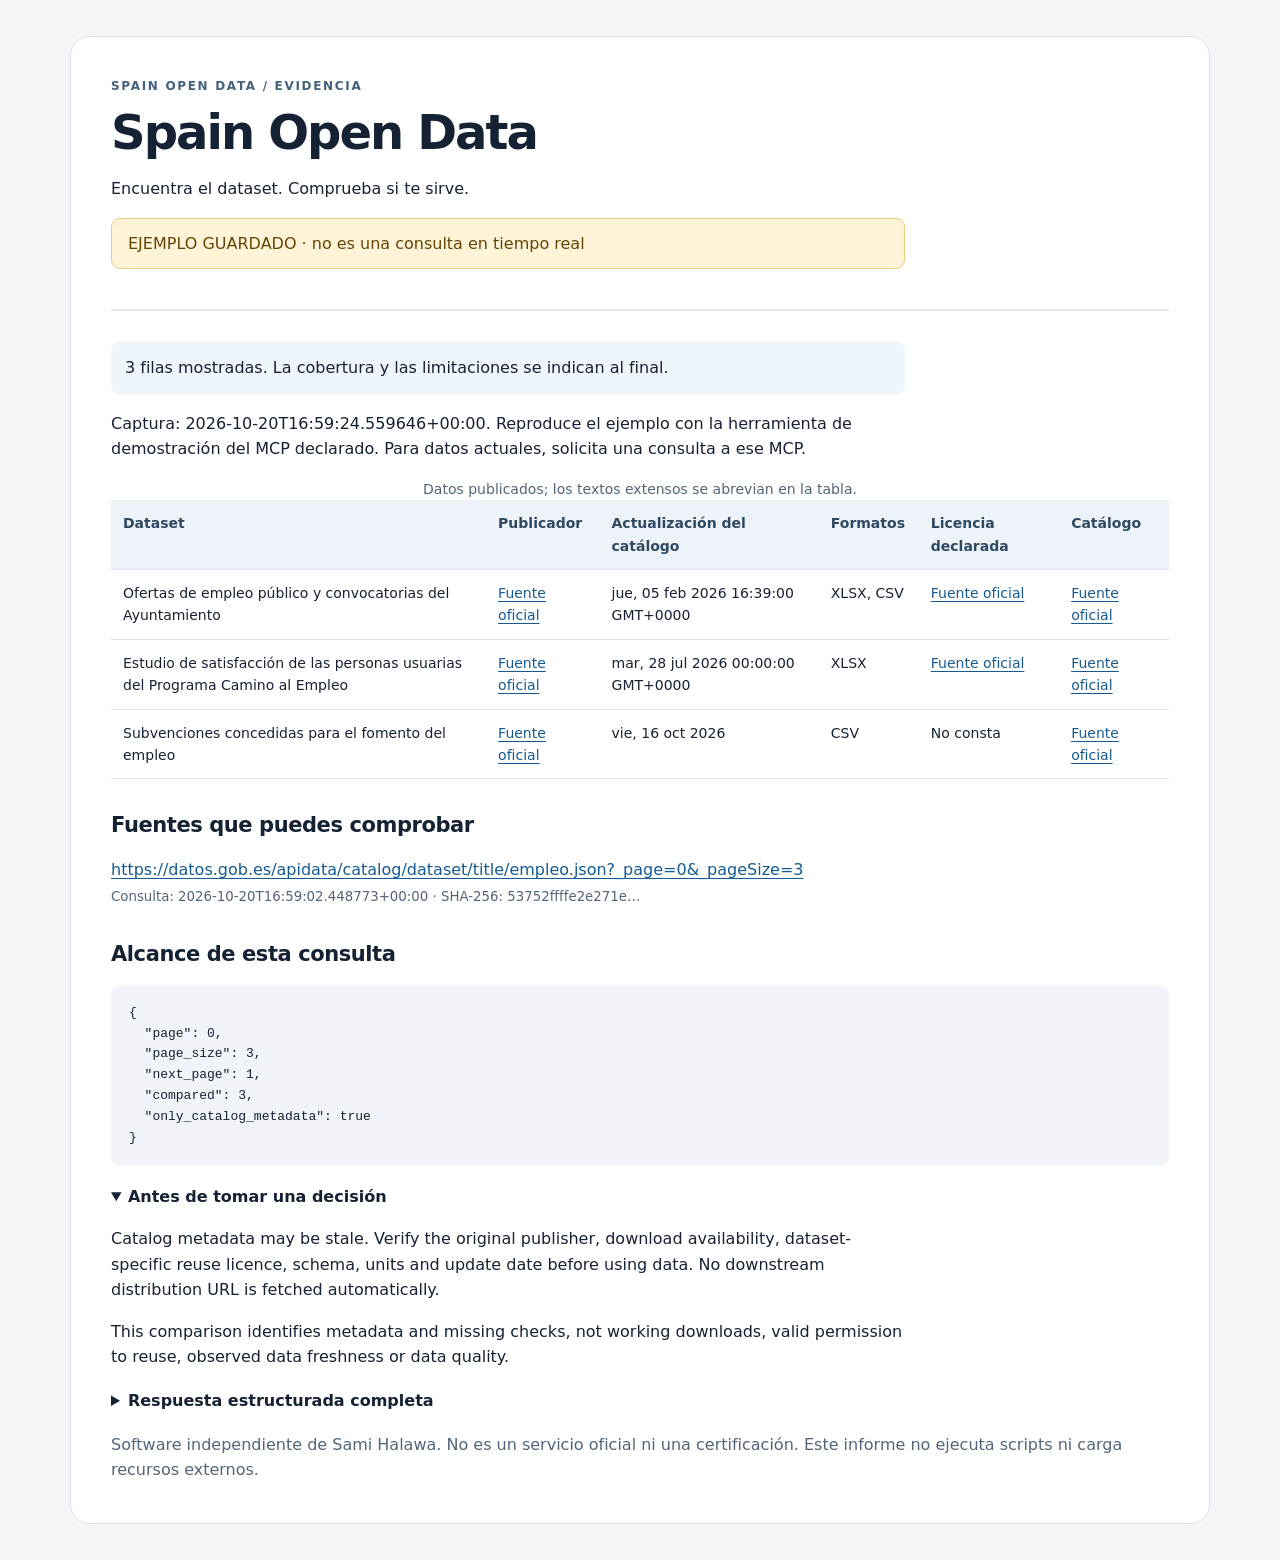
==== commit dfee5353: "Prepare v0.4.0 portable plugins and recognizable Spanish branding" ====
--- a/docs/demo.html
+++ b/docs/demo.html
@@ -1,7 +1,154 @@
-<!doctype html><html lang="es"><head><meta charset="utf-8"><meta name="viewport" content="width=device-width,initial-scale=1"><meta name="theme-color" content="#f8f8f6"><meta name="description" content="Compara datasets españoles según su origen, formatos, fechas y licencias declaradas, antes de incorporarlos a un proyecto."><title>Spain Open Data · Informe de ejemplo</title><link rel="canonical" href="https://samihalawa.github.io/spain-open-data/demo.html"><meta property="og:type" content="website"><meta property="og:title" content="Spain Open Data — Datos abiertos. La selección importa."><meta property="og:description" content="Compara datasets españoles según su origen, formatos, fechas y licencias declaradas, antes de incorporarlos a un proyecto."><meta property="og:url" content="https://samihalawa.github.io/spain-open-data/"><meta property="og:image" content="https://samihalawa.github.io/spain-open-data/preview.jpg"><link rel="icon" href="icon.png"><link rel="stylesheet" href="style.css"><script type="application/ld+json">{"@context": "https://schema.org", "@type": "SoftwareApplication", "name": "Spain Open Data", "description": "Compara datasets españoles según su origen, formatos, fechas y licencias declaradas, antes de incorporarlos a un proyecto.", "applicationCategory": "BusinessApplication", "operatingSystem": "Web / compatible assistant host", "url": "https://samihalawa.github.io/spain-open-data/", "author": {"@type": "Person", "name": "Sami Halawa"}, "isAccessibleForFree": true}</script><script src="site.js" defer></script></head><body style="--accent:#6a6750" data-product="spain-open-data" data-capture="2026-10-20"><div class="tool-shell"><aside class="side-nav"><a class="identity" href="index.html"><span class="symbol">SH</span><span class="brand">Spain Evidence<small>Herramientas · España</small></span></a><div class="side-product"><strong>Spain Open Data</strong><small>Datos Abiertos</small></div><nav class="side-links" aria-label="Secciones"><a class="side-link current" href="#vista">Documento</a><a class="side-link" href="#evidencia">Fuentes</a><a class="side-link" href="index.html#instalar">Instalación</a></nav><div class="side-footer">SAMI HALAWA / SOFTWARE<br>CAPTURA HISTÓRICA</div></aside><div class="work-area"><header class="work-header"><div><strong>Spain Open Data</strong> <span class="quiet">/ DATOS ABIERTOS</span></div><div class="quiet">ORIGEN datos.gob.es · 2026-10-20</div></header><div class="work-inner" id="vista"><div class="index-line"><span class="section-num">01</span><span class="dash"></span><span class="tiny-label">Muestra documental</span></div><h1 class="work-h1">Informe de ejemplo</h1><p class="work-intro">Compara datasets españoles según su origen, formatos, fechas y licencias declaradas, antes de incorporarlos a un proyecto.</p><div class="canonical-note"><strong>Captura archivada, no en vivo.</strong> Los datos se recopilaron el 2026-10-20. Los controles filtran registros de esta muestra; no consultan sistemas oficiales ni activan una conexión MCP.</div><nav class="work-tabs"><a class="active" href="#vista">Resultados</a><a href="#evidencia">Fuentes y cobertura</a><a href="index.html">Información del producto</a></nav><div class="work-summary"><span>REGISTROS <strong id="visible-count">3</strong></span><span>FUENTES <strong>1</strong></span><span>CAPTURA <strong>2026-10-20</strong></span><span>ESTADO <strong>HISTÓRICO</strong></span></div><div class="visually-hidden" id="sample-question">Busca datasets sobre empleo y compara su publicador, formato, licencia declarada y fecha de actualización.</div><div class="work-toolbar"><input id="record-search" class="search" type="search" placeholder="Filtrar esta captura…" aria-label="Filtrar registros"><select class="tool-select" id="record-sort" aria-label="Ordenar"><option value="original">Orden original</option><option value="name">Nombre A–Z</option><option value="date">Fecha</option></select><button class="tool-button" data-copy-for="sample-question" type="button">Copiar consulta</button></div><div class="snapshot-shell"><div class="snapshot-head"><div><h3>Documento de muestra · datos.gob.es</h3><p>Consulta archivada para demostrar el producto y su trazabilidad</p></div><div class="snapshot-actions"><span class="historical">Captura 2026-10-20 · No en vivo</span></div></div><div class="snapshot-body"><div class="catalog-list" id="records-body"><article class="dataset-row" data-record data-original="0" data-date="No consta" data-title="Ofertas de empleo público y convocatorias del Ayuntamiento" data-search="Ofertas de empleo público y convocatorias del Ayuntamiento L01281317"><div class="row-no">01</div><div><h4><a class="" href="https://datos.gob.es/catalogo/l01281317-ofertas-de-empleo-publico-y-convocatorias-del-ayuntamiento" rel="noopener noreferrer" target="_blank">Ofertas de empleo público y convocatorias del Ayuntamiento</a></h4><div class="small">Publicador: L01281317</div></div><div class="format-column"><span class="dataset-label">FORMATOS</span><span class="data-format">XLSX</span><span class="data-format">CSV</span></div><div class="last-column"><span class="dataset-label">REUTILIZACIÓN</span><span class="small">Licencia declarada</span><div class="subtext">jue, 05 feb 2026 16:39:00 GMT…</div></div></article><article class="dataset-row" data-record data-original="1" data-date="No consta" data-title="Estudio de satisfacción de las personas usuarias del Programa Camino al Empleo" data-search="Estudio de satisfacción de las personas usuarias del Programa Camino al Empleo L01280796"><div class="row-no">02</div><div><h4><a class="" href="https://datos.gob.es/catalogo/l01280796-estudio-de-satisfaccion-de-las-personas-usuarias-del-programa-camino-al-empleo" rel="noopener noreferrer" target="_blank">Estudio de satisfacción de las personas usuarias del Programa Camino al Empleo</a></h4><div class="small">Publicador: L01280796</div></div><div class="format-column"><span class="dataset-label">FORMATOS</span><span class="data-format">XLSX</span></div><div class="last-column"><span class="dataset-label">REUTILIZACIÓN</span><span class="small">Licencia declarada</span><div class="subtext">mar, 28 jul 2026 00:00:00 GMT…</div></div></article><article class="dataset-row" data-record data-original="2" data-date="No consta" data-title="Subvenciones concedidas para el fomento del empleo" data-search="Subvenciones concedidas para el fomento del empleo L01082114"><div class="row-no">03</div><div><h4><a class="" href="https://datos.gob.es/catalogo/l01082114-subvenciones-concedidas-para-el-fomento-del-empleo" rel="noopener noreferrer" target="_blank">Subvenciones concedidas para el fomento del empleo</a></h4><div class="small">Publicador: L01082114</div></div><div class="format-column"><span class="dataset-label">FORMATOS</span><span class="data-format">CSV</span></div><div class="last-column"><span class="dataset-label">REUTILIZACIÓN</span><span class="small">Licencia no indicada</span><div class="subtext">vie, 16 oct 2026</div></div></article></div></div><div class="snapshot-footer"><p><span class="source-identity">datos.gob.es</span> · 1 fuente(s) consultada(s) · Datos históricos</p><a class="text-action" href="https://datos.gob.es/apidata/catalog/dataset/title/empleo.json?_page=0&amp;_pageSize=3" rel="noopener noreferrer" target="_blank">Abrir publicación de origen ↗</a></div></div><div id="no-records" class="canonical-note" hidden>Sin coincidencias dentro de esta captura histórica.</div><section class="section" id="evidencia"><div class="index-line"><span class="section-num">02</span><span class="dash"></span><span class="tiny-label">Procedencia y alcance</span></div><h2 class="section-title" style="margin-bottom:25px">La fuente sigue visible.</h2><div class="evidence-grid"><div class="evidence-box"><h4>Consultas oficiales</h4><ul><li><a class="" href="https://datos.gob.es/apidata/catalog/dataset/title/empleo.json?_page=0&amp;_pageSize=3" rel="noopener noreferrer" target="_blank">datos.gob.es</a><div class="subtext">Consulta 2026-10-20 · SHA-256 53752ffffe2e271e…</div></li></ul></div><div class="evidence-box"><h4>Cobertura registrada</h4><pre>{
+<!doctype html><html lang="es"><meta charset="utf-8"><meta name="viewport" content="width=device-width,initial-scale=1"><title>Spain Open Data · Informe</title><style>*{box-sizing:border-box}body{margin:0;background:#f3f5f8;color:#152234;font:16px/1.6 system-ui,-apple-system,sans-serif}main{max-width:1140px;margin:36px auto;padding:40px;background:white;border:1px solid #dce3ed;border-radius:20px}header{border-bottom:2px solid #e5ebf3;margin-bottom:30px;padding-bottom:24px}.eyebrow{font-size:12px;letter-spacing:.14em;text-transform:uppercase;color:#45627d;font-weight:750}h1{font-size:clamp(30px,5vw,48px);line-height:1.12;letter-spacing:-.04em;margin:10px 0 16px}h2{font-size:21px;letter-spacing:-.02em;margin:30px 0 12px}p{max-width:78ch;overflow-wrap:anywhere}.badge{padding:12px 16px;background:#fff4d8;color:#634405;border-radius:9px;border:1px solid #e8cc7f}.notice{background:#eef5fb;padding:14px;border-radius:9px}table{width:100%;border-collapse:collapse;font-size:14px}th{text-align:left;background:#edf3f9;color:#304962}td,th{padding:12px;border-bottom:1px solid #dce3ed;vertical-align:top}td{min-width:100px;overflow-wrap:anywhere}.scroll{overflow:auto;max-width:100%}a{color:#155b92;text-decoration-thickness:1px;text-underline-offset:3px}pre{white-space:pre-wrap;overflow-wrap:anywhere;background:#f1f4f8;padding:18px;border-radius:10px;font:13px/1.6 ui-monospace,monospace}details{margin:18px 0}summary{cursor:pointer;font-weight:650}small,footer{color:#526579}.source{margin:14px 0;overflow-wrap:anywhere}.error{border-left:4px solid #bd4036;padding:12px;background:#fff1ef}.muted{color:#526579}@media(max-width:650px){main{margin:0;border:0;border-radius:0;padding:24px 16px}td,th{padding:9px}}@media print{body{background:white}main{margin:0;border:0;padding:0;max-width:none}.scroll{overflow:visible}details{display:block}pre{font-size:10px}a{color:inherit}thead{display:table-header-group}tr{break-inside:avoid}}</style><body><main><header><div class="eyebrow">Spain Open Data / EVIDENCIA</div><h1>Spain Open Data</h1><p>Encuentra el dataset. Comprueba si te sirve.</p><p class="badge">EJEMPLO GUARDADO · no es una consulta en tiempo real</p></header><p class="notice">3 filas mostradas. La cobertura y las limitaciones se indican al final.</p>
+<p>Captura: 2026-10-20T16:59:24.559646+00:00. Reproduce el ejemplo con la herramienta de demostración del MCP declarado. Para datos actuales, solicita una consulta a ese MCP.</p>
+<div class="scroll"><table><caption class="muted">Datos publicados; los textos extensos se abrevian en la tabla.</caption><thead><tr><th scope="col">Dataset</th><th scope="col">Publicador</th><th scope="col">Actualización del catálogo</th><th scope="col">Formatos</th><th scope="col">Licencia declarada</th><th scope="col">Catálogo</th></tr></thead><tbody>
+<tr><td>Ofertas de empleo público y convocatorias del Ayuntamiento</td><td><a href="http://datos.gob.es/recurso/sector-publico/org/Organismo/L01281317" rel="noreferrer noopener">Fuente oficial</a></td><td>jue, 05 feb 2026 16:39:00 GMT+0000</td><td>XLSX, CSV</td><td><a href="http://creativecommons.org/licenses/by/4.0/" rel="noreferrer noopener">Fuente oficial</a></td><td><a href="https://datos.gob.es/catalogo/l01281317-ofertas-de-empleo-publico-y-convocatorias-del-ayuntamiento" rel="noreferrer noopener">Fuente oficial</a></td></tr>
+<tr><td>Estudio de satisfacción de las personas usuarias del Programa Camino al Empleo</td><td><a href="http://datos.gob.es/recurso/sector-publico/org/Organismo/L01280796" rel="noreferrer noopener">Fuente oficial</a></td><td>mar, 28 jul 2026 00:00:00 GMT+0000</td><td>XLSX</td><td><a href="https://datos.madrid.es/bnode/N136f9d4e1508493ab5304251a6521b07" rel="noreferrer noopener">Fuente oficial</a></td><td><a href="https://datos.gob.es/catalogo/l01280796-estudio-de-satisfaccion-de-las-personas-usuarias-del-programa-camino-al-empleo" rel="noreferrer noopener">Fuente oficial</a></td></tr>
+<tr><td>Subvenciones concedidas para el fomento del empleo</td><td><a href="http://datos.gob.es/recurso/sector-publico/org/Organismo/L01082114" rel="noreferrer noopener">Fuente oficial</a></td><td>vie, 16 oct 2026</td><td>CSV</td><td>No consta</td><td><a href="https://datos.gob.es/catalogo/l01082114-subvenciones-concedidas-para-el-fomento-del-empleo" rel="noreferrer noopener">Fuente oficial</a></td></tr>
+</tbody></table></div>
+<h2>Fuentes que puedes comprobar</h2>
+<div class="source"><a href="https://datos.gob.es/apidata/catalog/dataset/title/empleo.json?_page=0&amp;_pageSize=3" rel="noreferrer noopener">https://datos.gob.es/apidata/catalog/dataset/title/empleo.json?_page=0&amp;_pageSize=3</a><br><small>Consulta: 2026-10-20T16:59:02.448773+00:00 · SHA-256: 53752ffffe2e271e…</small></div>
+<h2>Alcance de esta consulta</h2><pre>{
   &quot;page&quot;: 0,
   &quot;page_size&quot;: 3,
   &quot;next_page&quot;: 1,
   &quot;compared&quot;: 3,
   &quot;only_catalog_metadata&quot;: true
-}</pre></div></div><div class="evidence-box" style="margin-top:20px"><h4>Limitaciones y advertencias</h4><ul><li>Catalog metadata may be stale. Verify the original publisher, download availability, dataset-specific reuse licence, schema, units and update date before using data. No downstream distribution URL is fetched automatically.</li><li>This comparison identifies metadata and missing checks, not working downloads, valid permission to reuse, observed data freshness or data quality.</li></ul></div></section><div class="links-stack"><a href="index.html">← Regresar al producto</a><a href="https://github.com/samihalawa/spain-open-data">Código, métodos y limitaciones ↗</a></div></div><footer class="footer"><div class="wrap footer-content"><div><span class="tiny-label">SAMI HALAWA / SOFTWARE</span><p class="footer-info">Producto independiente, no afiliado a ningún organismo público. Una muestra histórica no acredita vigencia, elegibilidad ni exhaustividad. © 2026 Sami Halawa.</p></div><div class="footer-links"><a href="https://github.com/samihalawa/spain-open-data/blob/main/PRIVACY.md">Privacidad</a><a href="https://github.com/samihalawa/spain-open-data/blob/main/TERMS.md">Condiciones</a><a href="https://github.com/samihalawa/spain-open-data/blob/main/SUPPORT.md">Soporte</a><a href="https://github.com/samihalawa/spain-open-data">GitHub</a></div></div></footer><div class="visually-hidden" id="status-live" role="status" aria-live="polite"></div></div></div></body></html>+}</pre>
+<details open><summary>Antes de tomar una decisión</summary><p>Catalog metadata may be stale. Verify the original publisher, download availability, dataset-specific reuse licence, schema, units and update date before using data. No downstream distribution URL is fetched automatically.</p><p>This comparison identifies metadata and missing checks, not working downloads, valid permission to reuse, observed data freshness or data quality.</p></details>
+<details><summary>Respuesta estructurada completa</summary><pre>{
+  &quot;ok&quot;: true,
+  &quot;data&quot;: [
+    {
+      &quot;dataset_id&quot;: &quot;l01281317-ofertas-de-empleo-publico-y-convocatorias-del-ayuntamiento&quot;,
+      &quot;catalog_url&quot;: &quot;https://datos.gob.es/catalogo/l01281317-ofertas-de-empleo-publico-y-convocatorias-del-ayuntamiento&quot;,
+      &quot;title&quot;: &quot;Ofertas de empleo público y convocatorias del Ayuntamiento&quot;,
+      &quot;description&quot;: &quot;Relación de ofertas de empleo público y convocatorias realizadas por el Ayuntamiento de San Lorenzo de El Escorial. &quot;,
+      &quot;publisher&quot;: &quot;http://datos.gob.es/recurso/sector-publico/org/Organismo/L01281317&quot;,
+      &quot;issued&quot;: &quot;mié, 07 ene 2026 13:52:44 GMT+0000&quot;,
+      &quot;modified&quot;: &quot;jue, 05 feb 2026 16:39:00 GMT+0000&quot;,
+      &quot;license&quot;: &quot;http://creativecommons.org/licenses/by/4.0/&quot;,
+      &quot;spatial&quot;: &quot;http://datos.gob.es/recurso/sector-publico/territorio/Provincia/Madrid&quot;,
+      &quot;temporal&quot;: [
+        &quot;https://datosabiertos.aytosanlorenzo.es/bnode/N23c65ed7d2bb48c48e72ed312d6b123e&quot;,
+        &quot;https://datosabiertos.aytosanlorenzo.es/bnode/N890efdf1ca9f4b1f9041c260d5423114&quot;
+      ],
+      &quot;distributions&quot;: [
+        {
+          &quot;title&quot;: &quot;Ofertas de empleo público y convocatorias&quot;,
+          &quot;format&quot;: &quot;http://publications.europa.eu/resource/authority/file-type/XLSX&quot;,
+          &quot;access_url&quot;: &quot;https://datosabiertos.aytosanlorenzo.es/dataset/6fa4dd2c-ea5e-4f9a-ae22-4519369948f7/resource/f7b1b1e0-7081-4b44-92d8-ea888c5bce64/download/31.-oferta-de-empleo-publico-y-convocatorias.xlsx&quot;,
+          &quot;download_url&quot;: null,
+          &quot;license&quot;: null,
+          &quot;byte_size&quot;: 7966
+        },
+        {
+          &quot;title&quot;: &quot;Oferta de Empleo Público y Convocatorias&quot;,
+          &quot;format&quot;: &quot;http://publications.europa.eu/resource/authority/file-type/CSV&quot;,
+          &quot;access_url&quot;: &quot;https://datosabiertos.aytosanlorenzo.es/dataset/6fa4dd2c-ea5e-4f9a-ae22-4519369948f7/resource/fdc2e198-af12-4363-8fc2-d0a0d08c1d83/download/31.-oferta-de-empleo-publico-y-convocatorias.csv&quot;,
+          &quot;download_url&quot;: null,
+          &quot;license&quot;: null,
+          &quot;byte_size&quot;: 953
+        }
+      ],
+      &quot;formats&quot;: [
+        &quot;CSV&quot;,
+        &quot;XLSX&quot;
+      ],
+      &quot;distribution_count&quot;: 2,
+      &quot;declared_licence&quot;: &quot;http://creativecommons.org/licenses/by/4.0/&quot;,
+      &quot;catalog_metadata_gaps&quot;: [],
+      &quot;download_checked&quot;: false,
+      &quot;distribution_schema_checked&quot;: false,
+      &quot;reuse_rights_verified&quot;: false
+    },
+    {
+      &quot;dataset_id&quot;: &quot;l01280796-estudio-de-satisfaccion-de-las-personas-usuarias-del-programa-camino-al-empleo&quot;,
+      &quot;catalog_url&quot;: &quot;https://datos.gob.es/catalogo/l01280796-estudio-de-satisfaccion-de-las-personas-usuarias-del-programa-camino-al-empleo&quot;,
+      &quot;title&quot;: &quot;Estudio de satisfacción de las personas usuarias del Programa Camino al Empleo&quot;,
+      &quot;description&quot;: &quot;El Ayuntamiento de Madrid, a través de la Agencia para el Empleo, ha puesto en marcha el programa Camino al Empleo, orientado a mejorar la empleabilidad de las personas en situación de vulnerabilidad mediante el desarrollo de competencias básicas y específicas. La información analizada procede de la encuesta de satisfacción dirigida a las personas participantes del programa en distintas ubicaciones de la red de centros de servicios sociales y de la Agencia para el Empleo de Madrid.&lt;br&gt;\n&lt;br&gt;\nLa unidad de análisis corresponde a cada participante, incorporando variables relativas a la fecha y lugar de desarrollo de la actuación, así como la valoración del trato recibido y de la información facilitada. Durante el primer trimestre no se dispone de información sobre la variable “ubicación”, al no haberse contemplado en el diseño inicial del instrumento de recogida. Asimismo, se incluyen variables sociodemográficas (sexo y tramo de edad), y las valoraciones se expresan en una escala de 1 a 10, representativa del nivel de satisfacción global con el programa en 2025.\n****\n&lt;br&gt;\n&lt;br&gt;\nEn el [banco de estudios del Ayuntamiento de Madrid](https://transparencia.madrid.es/portales/transparencia/es/Relacion-con-la-ciudadania/Percepcion-ciudadana/Banco-de-estudios/?vgnextfmt=default&amp;vgnextchannel=6d41b8663351c510VgnVCM1000001d4a900aRCRD) están disponibles los estudios de percepción ciudadana realizados o promovidos por las distintas unidades del Ayuntamiento, organizados por áreas de acción.\n&quot;,
+      &quot;publisher&quot;: &quot;http://datos.gob.es/recurso/sector-publico/org/Organismo/L01280796&quot;,
+      &quot;issued&quot;: &quot;mar, 09 jun 2026 00:00:00 GMT+0000&quot;,
+      &quot;modified&quot;: &quot;mar, 28 jul 2026 00:00:00 GMT+0000&quot;,
+      &quot;license&quot;: &quot;https://datos.madrid.es/bnode/N136f9d4e1508493ab5304251a6521b07&quot;,
+      &quot;spatial&quot;: &quot;http://sws.geonames.org/3117735/&quot;,
+      &quot;temporal&quot;: &quot;https://datos.madrid.es/bnode/N6545e26dc04d411eac7852fd9539868a&quot;,
+      &quot;distributions&quot;: [
+        {
+          &quot;title&quot;: &quot;138105-0-estudio-de-satisfaccion-de-las-personas-usuarias-del-programa-camino-al-empleo&quot;,
+          &quot;format&quot;: &quot;http://publications.europa.eu/resource/authority/file-type/XLSX&quot;,
+          &quot;access_url&quot;: &quot;https://datos.madrid.es/dataset/138105-0-estudio-de-satisfaccion-de-las-personas-usuarias-del-programa-camino-al-empleo/resource/138105-0-estudio-de-satisfaccion-de-las-personas-usuarias-del-programa-camino-al-empleo/download/microdatos_2025_090_esu.xlsx&quot;,
+          &quot;download_url&quot;: null,
+          &quot;license&quot;: null,
+          &quot;byte_size&quot;: &quot;41836&quot;
+        }
+      ],
+      &quot;formats&quot;: [
+        &quot;XLSX&quot;
+      ],
+      &quot;distribution_count&quot;: 1,
+      &quot;declared_licence&quot;: &quot;https://datos.madrid.es/bnode/N136f9d4e1508493ab5304251a6521b07&quot;,
+      &quot;catalog_metadata_gaps&quot;: [],
+      &quot;download_checked&quot;: false,
+      &quot;distribution_schema_checked&quot;: false,
+      &quot;reuse_rights_verified&quot;: false
+    },
+    {
+      &quot;dataset_id&quot;: &quot;l01082114-subvenciones-concedidas-para-el-fomento-del-empleo&quot;,
+      &quot;catalog_url&quot;: &quot;https://datos.gob.es/catalogo/l01082114-subvenciones-concedidas-para-el-fomento-del-empleo&quot;,
+      &quot;title&quot;: &quot;Subvenciones concedidas para el fomento del empleo&quot;,
+      &quot;description&quot;: &quot;Subvenciones concedidas por el Ayuntamiento de Sant Feliu de Llobregat para el fomento del empleo.&quot;,
+      &quot;publisher&quot;: &quot;http://datos.gob.es/recurso/sector-publico/org/Organismo/L01082114&quot;,
+      &quot;issued&quot;: &quot;vie, 16 oct 2026&quot;,
+      &quot;modified&quot;: &quot;vie, 16 oct 2026&quot;,
+      &quot;license&quot;: null,
+      &quot;spatial&quot;: &quot;http://datos.gob.es/recurso/sector-publico/territorio/Autonomia/Cataluna&quot;,
+      &quot;temporal&quot;: &quot;http://seu-e.cat/es/web/sant-feliu-de-llobregat/bnode/nc3413d09f61043a49c384a0ebd459861b5&quot;,
+      &quot;distributions&quot;: [
+        {
+          &quot;title&quot;: &quot;Subvenciones para el fomento del empleo en el año 2022&quot;,
+          &quot;format&quot;: &quot;http://publications.europa.eu/resource/authority/file-type/CSV&quot;,
+          &quot;access_url&quot;: &quot;https://dadesobertes.seu-e.cat/dataset/sant-feliu-de-llobregat-subvencions-concedides-per-al-foment-de-l-ocupacio/resource/8232882b-bdcb-4854-95a9-c1d61b0f0fe4&quot;,
+          &quot;download_url&quot;: &quot;https://dadesobertes.seu-e.cat/datastore/dump/8232882b-bdcb-4854-95a9-c1d61b0f0fe4&quot;,
+          &quot;license&quot;: null,
+          &quot;byte_size&quot;: null
+        }
+      ],
+      &quot;formats&quot;: [
+        &quot;CSV&quot;
+      ],
+      &quot;distribution_count&quot;: 1,
+      &quot;declared_licence&quot;: null,
+      &quot;catalog_metadata_gaps&quot;: [
+        &quot;licence_not_declared&quot;
+      ],
+      &quot;download_checked&quot;: false,
+      &quot;distribution_schema_checked&quot;: false,
+      &quot;reuse_rights_verified&quot;: false
+    }
+  ],
+  &quot;sources&quot;: [
+    {
+      &quot;url&quot;: &quot;https://datos.gob.es/apidata/catalog/dataset/title/empleo.json?_page=0&amp;_pageSize=3&quot;,
+      &quot;retrieved_at&quot;: &quot;2026-10-20T16:59:02.448773+00:00&quot;,
+      &quot;sha256&quot;: &quot;53752ffffe2e271e2a8df1ee18fc52f41ccaf03d1c1791b4900c0b02be6a06f3&quot;,
+      &quot;cache_hit&quot;: false
+    }
+  ],
+  &quot;coverage&quot;: {
+    &quot;page&quot;: 0,
+    &quot;page_size&quot;: 3,
+    &quot;next_page&quot;: 1,
+    &quot;compared&quot;: 3,
+    &quot;only_catalog_metadata&quot;: true
+  },
+  &quot;warnings&quot;: [
+    &quot;Catalog metadata may be stale. Verify the original publisher, download availability, dataset-specific reuse licence, schema, units and update date before using data. No downstream distribution URL is fetched automatically.&quot;,
+    &quot;This comparison identifies metadata and missing checks, not working downloads, valid permission to reuse, observed data freshness or data quality.&quot;
+  ],
+  &quot;notice&quot;: &quot;Independent software by Sami Halawa; not an official government service. Verify consequential decisions in the official source.&quot;,
+  &quot;example&quot;: {
+    &quot;captured_at&quot;: &quot;2026-10-20T16:59:24.559646+00:00&quot;,
+    &quot;mode&quot;: &quot;saved_official_snapshot&quot;,
+    &quot;live&quot;: false
+  }
+}</pre></details><footer>Software independiente de Sami Halawa. No es un servicio oficial ni una certificación. Este informe no ejecuta scripts ni carga recursos externos.</footer></main></body></html>
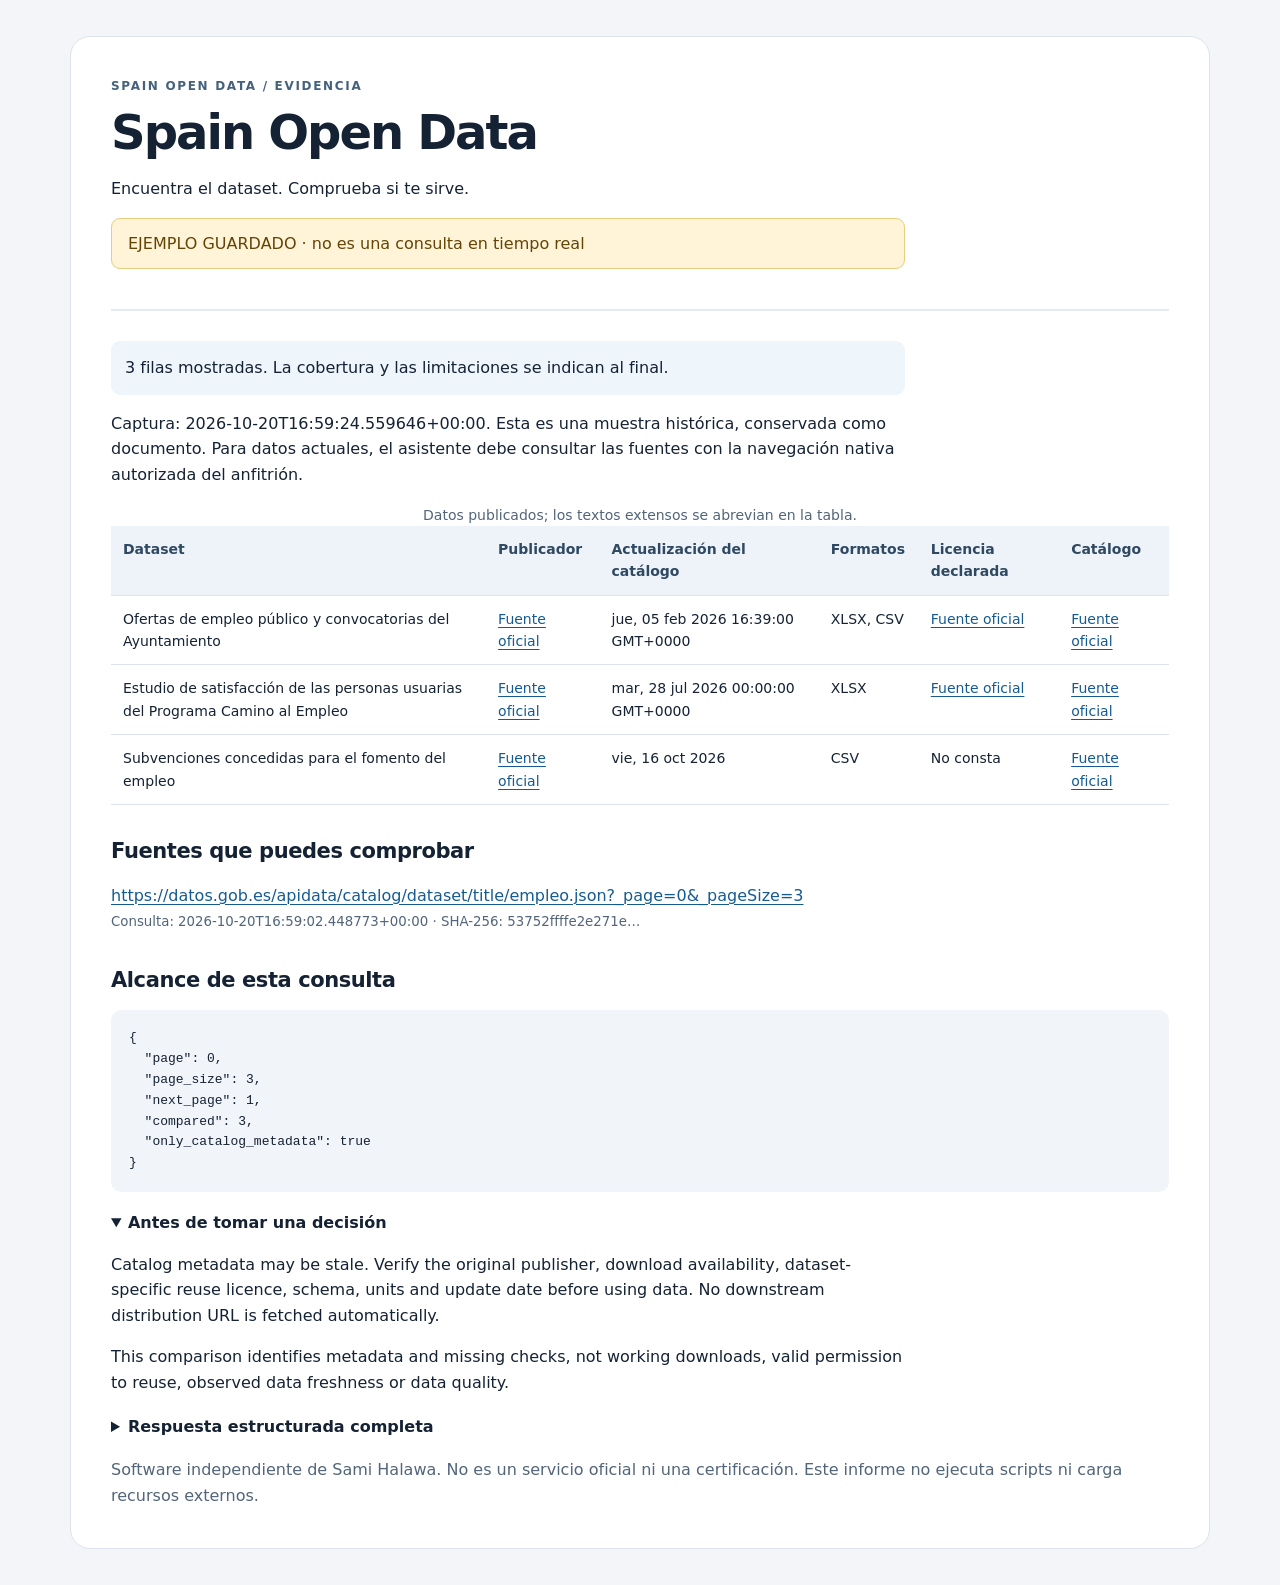
==== commit 85acb198: "feat: publish instruction-only plugin 0.5.0 source and product pages Owner intent, verbatim: "solo i" ====
--- a/docs/demo.html
+++ b/docs/demo.html
@@ -1,5 +1,5 @@
 <!doctype html><html lang="es"><meta charset="utf-8"><meta name="viewport" content="width=device-width,initial-scale=1"><title>Spain Open Data · Informe</title><style>*{box-sizing:border-box}body{margin:0;background:#f3f5f8;color:#152234;font:16px/1.6 system-ui,-apple-system,sans-serif}main{max-width:1140px;margin:36px auto;padding:40px;background:white;border:1px solid #dce3ed;border-radius:20px}header{border-bottom:2px solid #e5ebf3;margin-bottom:30px;padding-bottom:24px}.eyebrow{font-size:12px;letter-spacing:.14em;text-transform:uppercase;color:#45627d;font-weight:750}h1{font-size:clamp(30px,5vw,48px);line-height:1.12;letter-spacing:-.04em;margin:10px 0 16px}h2{font-size:21px;letter-spacing:-.02em;margin:30px 0 12px}p{max-width:78ch;overflow-wrap:anywhere}.badge{padding:12px 16px;background:#fff4d8;color:#634405;border-radius:9px;border:1px solid #e8cc7f}.notice{background:#eef5fb;padding:14px;border-radius:9px}table{width:100%;border-collapse:collapse;font-size:14px}th{text-align:left;background:#edf3f9;color:#304962}td,th{padding:12px;border-bottom:1px solid #dce3ed;vertical-align:top}td{min-width:100px;overflow-wrap:anywhere}.scroll{overflow:auto;max-width:100%}a{color:#155b92;text-decoration-thickness:1px;text-underline-offset:3px}pre{white-space:pre-wrap;overflow-wrap:anywhere;background:#f1f4f8;padding:18px;border-radius:10px;font:13px/1.6 ui-monospace,monospace}details{margin:18px 0}summary{cursor:pointer;font-weight:650}small,footer{color:#526579}.source{margin:14px 0;overflow-wrap:anywhere}.error{border-left:4px solid #bd4036;padding:12px;background:#fff1ef}.muted{color:#526579}@media(max-width:650px){main{margin:0;border:0;border-radius:0;padding:24px 16px}td,th{padding:9px}}@media print{body{background:white}main{margin:0;border:0;padding:0;max-width:none}.scroll{overflow:visible}details{display:block}pre{font-size:10px}a{color:inherit}thead{display:table-header-group}tr{break-inside:avoid}}</style><body><main><header><div class="eyebrow">Spain Open Data / EVIDENCIA</div><h1>Spain Open Data</h1><p>Encuentra el dataset. Comprueba si te sirve.</p><p class="badge">EJEMPLO GUARDADO · no es una consulta en tiempo real</p></header><p class="notice">3 filas mostradas. La cobertura y las limitaciones se indican al final.</p>
-<p>Captura: 2026-10-20T16:59:24.559646+00:00. Reproduce el ejemplo con la herramienta de demostración del MCP declarado. Para datos actuales, solicita una consulta a ese MCP.</p>
+<p>Captura: 2026-10-20T16:59:24.559646+00:00. Esta es una muestra histórica, conservada como documento. Para datos actuales, el asistente debe consultar las fuentes con la navegación nativa autorizada del anfitrión.</p>
 <div class="scroll"><table><caption class="muted">Datos publicados; los textos extensos se abrevian en la tabla.</caption><thead><tr><th scope="col">Dataset</th><th scope="col">Publicador</th><th scope="col">Actualización del catálogo</th><th scope="col">Formatos</th><th scope="col">Licencia declarada</th><th scope="col">Catálogo</th></tr></thead><tbody>
 <tr><td>Ofertas de empleo público y convocatorias del Ayuntamiento</td><td><a href="http://datos.gob.es/recurso/sector-publico/org/Organismo/L01281317" rel="noreferrer noopener">Fuente oficial</a></td><td>jue, 05 feb 2026 16:39:00 GMT+0000</td><td>XLSX, CSV</td><td><a href="http://creativecommons.org/licenses/by/4.0/" rel="noreferrer noopener">Fuente oficial</a></td><td><a href="https://datos.gob.es/catalogo/l01281317-ofertas-de-empleo-publico-y-convocatorias-del-ayuntamiento" rel="noreferrer noopener">Fuente oficial</a></td></tr>
 <tr><td>Estudio de satisfacción de las personas usuarias del Programa Camino al Empleo</td><td><a href="http://datos.gob.es/recurso/sector-publico/org/Organismo/L01280796" rel="noreferrer noopener">Fuente oficial</a></td><td>mar, 28 jul 2026 00:00:00 GMT+0000</td><td>XLSX</td><td><a href="https://datos.madrid.es/bnode/N136f9d4e1508493ab5304251a6521b07" rel="noreferrer noopener">Fuente oficial</a></td><td><a href="https://datos.gob.es/catalogo/l01280796-estudio-de-satisfaccion-de-las-personas-usuarias-del-programa-camino-al-empleo" rel="noreferrer noopener">Fuente oficial</a></td></tr>
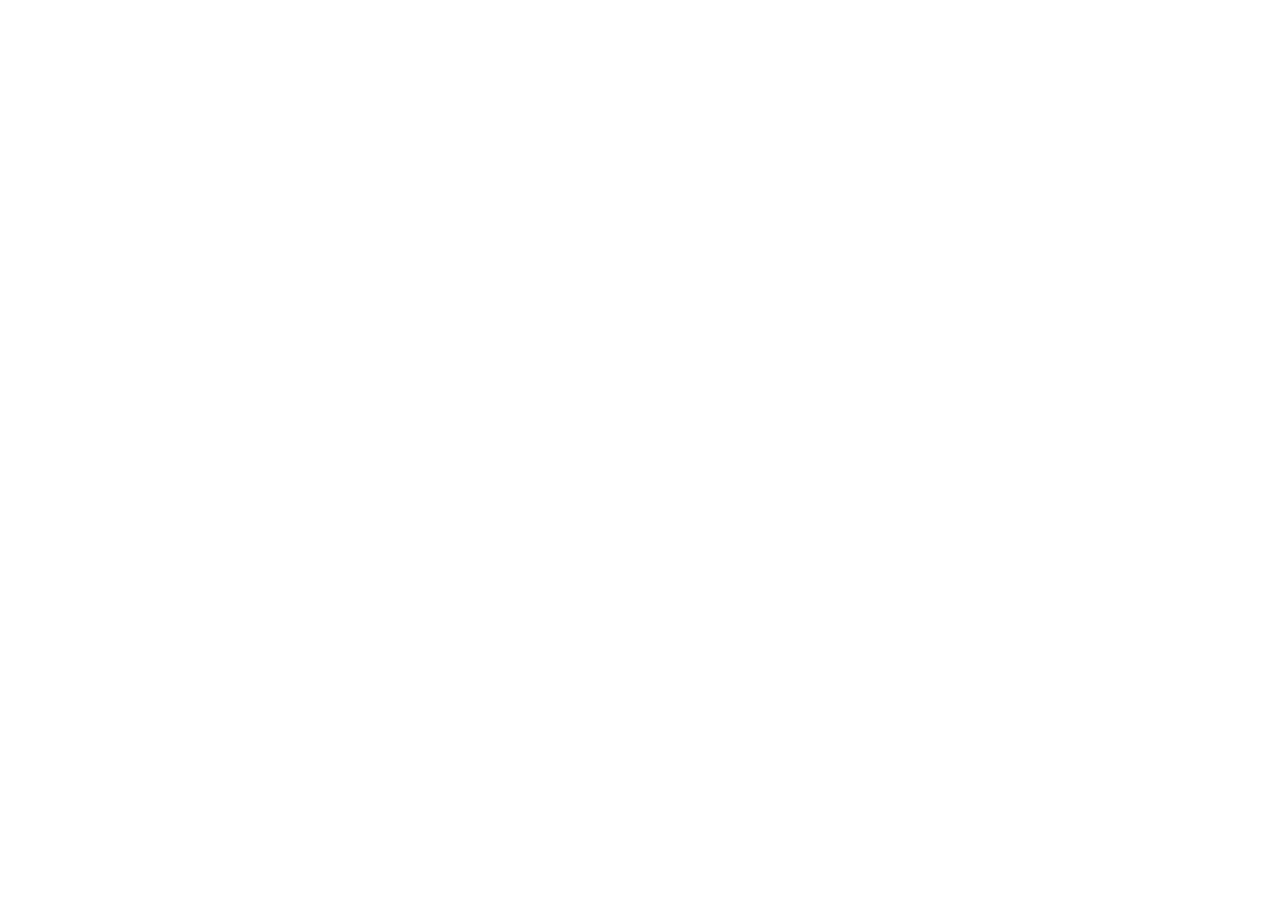
==== commit 3bc59c7b: "Move current product links to the unified Coolify website Owner intent: "make sure github apged ids " ====
--- a/docs/demo.html
+++ b/docs/demo.html
@@ -1,154 +1,8 @@
-<!doctype html><html lang="es"><meta charset="utf-8"><meta name="viewport" content="width=device-width,initial-scale=1"><title>Spain Open Data · Informe</title><style>*{box-sizing:border-box}body{margin:0;background:#f3f5f8;color:#152234;font:16px/1.6 system-ui,-apple-system,sans-serif}main{max-width:1140px;margin:36px auto;padding:40px;background:white;border:1px solid #dce3ed;border-radius:20px}header{border-bottom:2px solid #e5ebf3;margin-bottom:30px;padding-bottom:24px}.eyebrow{font-size:12px;letter-spacing:.14em;text-transform:uppercase;color:#45627d;font-weight:750}h1{font-size:clamp(30px,5vw,48px);line-height:1.12;letter-spacing:-.04em;margin:10px 0 16px}h2{font-size:21px;letter-spacing:-.02em;margin:30px 0 12px}p{max-width:78ch;overflow-wrap:anywhere}.badge{padding:12px 16px;background:#fff4d8;color:#634405;border-radius:9px;border:1px solid #e8cc7f}.notice{background:#eef5fb;padding:14px;border-radius:9px}table{width:100%;border-collapse:collapse;font-size:14px}th{text-align:left;background:#edf3f9;color:#304962}td,th{padding:12px;border-bottom:1px solid #dce3ed;vertical-align:top}td{min-width:100px;overflow-wrap:anywhere}.scroll{overflow:auto;max-width:100%}a{color:#155b92;text-decoration-thickness:1px;text-underline-offset:3px}pre{white-space:pre-wrap;overflow-wrap:anywhere;background:#f1f4f8;padding:18px;border-radius:10px;font:13px/1.6 ui-monospace,monospace}details{margin:18px 0}summary{cursor:pointer;font-weight:650}small,footer{color:#526579}.source{margin:14px 0;overflow-wrap:anywhere}.error{border-left:4px solid #bd4036;padding:12px;background:#fff1ef}.muted{color:#526579}@media(max-width:650px){main{margin:0;border:0;border-radius:0;padding:24px 16px}td,th{padding:9px}}@media print{body{background:white}main{margin:0;border:0;padding:0;max-width:none}.scroll{overflow:visible}details{display:block}pre{font-size:10px}a{color:inherit}thead{display:table-header-group}tr{break-inside:avoid}}</style><body><main><header><div class="eyebrow">Spain Open Data / EVIDENCIA</div><h1>Spain Open Data</h1><p>Encuentra el dataset. Comprueba si te sirve.</p><p class="badge">EJEMPLO GUARDADO · no es una consulta en tiempo real</p></header><p class="notice">3 filas mostradas. La cobertura y las limitaciones se indican al final.</p>
-<p>Captura: 2026-10-20T16:59:24.559646+00:00. Esta es una muestra histórica, conservada como documento. Para datos actuales, el asistente debe consultar las fuentes con la navegación nativa autorizada del anfitrión.</p>
-<div class="scroll"><table><caption class="muted">Datos publicados; los textos extensos se abrevian en la tabla.</caption><thead><tr><th scope="col">Dataset</th><th scope="col">Publicador</th><th scope="col">Actualización del catálogo</th><th scope="col">Formatos</th><th scope="col">Licencia declarada</th><th scope="col">Catálogo</th></tr></thead><tbody>
-<tr><td>Ofertas de empleo público y convocatorias del Ayuntamiento</td><td><a href="http://datos.gob.es/recurso/sector-publico/org/Organismo/L01281317" rel="noreferrer noopener">Fuente oficial</a></td><td>jue, 05 feb 2026 16:39:00 GMT+0000</td><td>XLSX, CSV</td><td><a href="http://creativecommons.org/licenses/by/4.0/" rel="noreferrer noopener">Fuente oficial</a></td><td><a href="https://datos.gob.es/catalogo/l01281317-ofertas-de-empleo-publico-y-convocatorias-del-ayuntamiento" rel="noreferrer noopener">Fuente oficial</a></td></tr>
-<tr><td>Estudio de satisfacción de las personas usuarias del Programa Camino al Empleo</td><td><a href="http://datos.gob.es/recurso/sector-publico/org/Organismo/L01280796" rel="noreferrer noopener">Fuente oficial</a></td><td>mar, 28 jul 2026 00:00:00 GMT+0000</td><td>XLSX</td><td><a href="https://datos.madrid.es/bnode/N136f9d4e1508493ab5304251a6521b07" rel="noreferrer noopener">Fuente oficial</a></td><td><a href="https://datos.gob.es/catalogo/l01280796-estudio-de-satisfaccion-de-las-personas-usuarias-del-programa-camino-al-empleo" rel="noreferrer noopener">Fuente oficial</a></td></tr>
-<tr><td>Subvenciones concedidas para el fomento del empleo</td><td><a href="http://datos.gob.es/recurso/sector-publico/org/Organismo/L01082114" rel="noreferrer noopener">Fuente oficial</a></td><td>vie, 16 oct 2026</td><td>CSV</td><td>No consta</td><td><a href="https://datos.gob.es/catalogo/l01082114-subvenciones-concedidas-para-el-fomento-del-empleo" rel="noreferrer noopener">Fuente oficial</a></td></tr>
-</tbody></table></div>
-<h2>Fuentes que puedes comprobar</h2>
-<div class="source"><a href="https://datos.gob.es/apidata/catalog/dataset/title/empleo.json?_page=0&amp;_pageSize=3" rel="noreferrer noopener">https://datos.gob.es/apidata/catalog/dataset/title/empleo.json?_page=0&amp;_pageSize=3</a><br><small>Consulta: 2026-10-20T16:59:02.448773+00:00 · SHA-256: 53752ffffe2e271e…</small></div>
-<h2>Alcance de esta consulta</h2><pre>{
-  &quot;page&quot;: 0,
-  &quot;page_size&quot;: 3,
-  &quot;next_page&quot;: 1,
-  &quot;compared&quot;: 3,
-  &quot;only_catalog_metadata&quot;: true
-}</pre>
-<details open><summary>Antes de tomar una decisión</summary><p>Catalog metadata may be stale. Verify the original publisher, download availability, dataset-specific reuse licence, schema, units and update date before using data. No downstream distribution URL is fetched automatically.</p><p>This comparison identifies metadata and missing checks, not working downloads, valid permission to reuse, observed data freshness or data quality.</p></details>
-<details><summary>Respuesta estructurada completa</summary><pre>{
-  &quot;ok&quot;: true,
-  &quot;data&quot;: [
-    {
-      &quot;dataset_id&quot;: &quot;l01281317-ofertas-de-empleo-publico-y-convocatorias-del-ayuntamiento&quot;,
-      &quot;catalog_url&quot;: &quot;https://datos.gob.es/catalogo/l01281317-ofertas-de-empleo-publico-y-convocatorias-del-ayuntamiento&quot;,
-      &quot;title&quot;: &quot;Ofertas de empleo público y convocatorias del Ayuntamiento&quot;,
-      &quot;description&quot;: &quot;Relación de ofertas de empleo público y convocatorias realizadas por el Ayuntamiento de San Lorenzo de El Escorial. &quot;,
-      &quot;publisher&quot;: &quot;http://datos.gob.es/recurso/sector-publico/org/Organismo/L01281317&quot;,
-      &quot;issued&quot;: &quot;mié, 07 ene 2026 13:52:44 GMT+0000&quot;,
-      &quot;modified&quot;: &quot;jue, 05 feb 2026 16:39:00 GMT+0000&quot;,
-      &quot;license&quot;: &quot;http://creativecommons.org/licenses/by/4.0/&quot;,
-      &quot;spatial&quot;: &quot;http://datos.gob.es/recurso/sector-publico/territorio/Provincia/Madrid&quot;,
-      &quot;temporal&quot;: [
-        &quot;https://datosabiertos.aytosanlorenzo.es/bnode/N23c65ed7d2bb48c48e72ed312d6b123e&quot;,
-        &quot;https://datosabiertos.aytosanlorenzo.es/bnode/N890efdf1ca9f4b1f9041c260d5423114&quot;
-      ],
-      &quot;distributions&quot;: [
-        {
-          &quot;title&quot;: &quot;Ofertas de empleo público y convocatorias&quot;,
-          &quot;format&quot;: &quot;http://publications.europa.eu/resource/authority/file-type/XLSX&quot;,
-          &quot;access_url&quot;: &quot;https://datosabiertos.aytosanlorenzo.es/dataset/6fa4dd2c-ea5e-4f9a-ae22-4519369948f7/resource/f7b1b1e0-7081-4b44-92d8-ea888c5bce64/download/31.-oferta-de-empleo-publico-y-convocatorias.xlsx&quot;,
-          &quot;download_url&quot;: null,
-          &quot;license&quot;: null,
-          &quot;byte_size&quot;: 7966
-        },
-        {
-          &quot;title&quot;: &quot;Oferta de Empleo Público y Convocatorias&quot;,
-          &quot;format&quot;: &quot;http://publications.europa.eu/resource/authority/file-type/CSV&quot;,
-          &quot;access_url&quot;: &quot;https://datosabiertos.aytosanlorenzo.es/dataset/6fa4dd2c-ea5e-4f9a-ae22-4519369948f7/resource/fdc2e198-af12-4363-8fc2-d0a0d08c1d83/download/31.-oferta-de-empleo-publico-y-convocatorias.csv&quot;,
-          &quot;download_url&quot;: null,
-          &quot;license&quot;: null,
-          &quot;byte_size&quot;: 953
-        }
-      ],
-      &quot;formats&quot;: [
-        &quot;CSV&quot;,
-        &quot;XLSX&quot;
-      ],
-      &quot;distribution_count&quot;: 2,
-      &quot;declared_licence&quot;: &quot;http://creativecommons.org/licenses/by/4.0/&quot;,
-      &quot;catalog_metadata_gaps&quot;: [],
-      &quot;download_checked&quot;: false,
-      &quot;distribution_schema_checked&quot;: false,
-      &quot;reuse_rights_verified&quot;: false
-    },
-    {
-      &quot;dataset_id&quot;: &quot;l01280796-estudio-de-satisfaccion-de-las-personas-usuarias-del-programa-camino-al-empleo&quot;,
-      &quot;catalog_url&quot;: &quot;https://datos.gob.es/catalogo/l01280796-estudio-de-satisfaccion-de-las-personas-usuarias-del-programa-camino-al-empleo&quot;,
-      &quot;title&quot;: &quot;Estudio de satisfacción de las personas usuarias del Programa Camino al Empleo&quot;,
-      &quot;description&quot;: &quot;El Ayuntamiento de Madrid, a través de la Agencia para el Empleo, ha puesto en marcha el programa Camino al Empleo, orientado a mejorar la empleabilidad de las personas en situación de vulnerabilidad mediante el desarrollo de competencias básicas y específicas. La información analizada procede de la encuesta de satisfacción dirigida a las personas participantes del programa en distintas ubicaciones de la red de centros de servicios sociales y de la Agencia para el Empleo de Madrid.&lt;br&gt;\n&lt;br&gt;\nLa unidad de análisis corresponde a cada participante, incorporando variables relativas a la fecha y lugar de desarrollo de la actuación, así como la valoración del trato recibido y de la información facilitada. Durante el primer trimestre no se dispone de información sobre la variable “ubicación”, al no haberse contemplado en el diseño inicial del instrumento de recogida. Asimismo, se incluyen variables sociodemográficas (sexo y tramo de edad), y las valoraciones se expresan en una escala de 1 a 10, representativa del nivel de satisfacción global con el programa en 2025.\n****\n&lt;br&gt;\n&lt;br&gt;\nEn el [banco de estudios del Ayuntamiento de Madrid](https://transparencia.madrid.es/portales/transparencia/es/Relacion-con-la-ciudadania/Percepcion-ciudadana/Banco-de-estudios/?vgnextfmt=default&amp;vgnextchannel=6d41b8663351c510VgnVCM1000001d4a900aRCRD) están disponibles los estudios de percepción ciudadana realizados o promovidos por las distintas unidades del Ayuntamiento, organizados por áreas de acción.\n&quot;,
-      &quot;publisher&quot;: &quot;http://datos.gob.es/recurso/sector-publico/org/Organismo/L01280796&quot;,
-      &quot;issued&quot;: &quot;mar, 09 jun 2026 00:00:00 GMT+0000&quot;,
-      &quot;modified&quot;: &quot;mar, 28 jul 2026 00:00:00 GMT+0000&quot;,
-      &quot;license&quot;: &quot;https://datos.madrid.es/bnode/N136f9d4e1508493ab5304251a6521b07&quot;,
-      &quot;spatial&quot;: &quot;http://sws.geonames.org/3117735/&quot;,
-      &quot;temporal&quot;: &quot;https://datos.madrid.es/bnode/N6545e26dc04d411eac7852fd9539868a&quot;,
-      &quot;distributions&quot;: [
-        {
-          &quot;title&quot;: &quot;138105-0-estudio-de-satisfaccion-de-las-personas-usuarias-del-programa-camino-al-empleo&quot;,
-          &quot;format&quot;: &quot;http://publications.europa.eu/resource/authority/file-type/XLSX&quot;,
-          &quot;access_url&quot;: &quot;https://datos.madrid.es/dataset/138105-0-estudio-de-satisfaccion-de-las-personas-usuarias-del-programa-camino-al-empleo/resource/138105-0-estudio-de-satisfaccion-de-las-personas-usuarias-del-programa-camino-al-empleo/download/microdatos_2025_090_esu.xlsx&quot;,
-          &quot;download_url&quot;: null,
-          &quot;license&quot;: null,
-          &quot;byte_size&quot;: &quot;41836&quot;
-        }
-      ],
-      &quot;formats&quot;: [
-        &quot;XLSX&quot;
-      ],
-      &quot;distribution_count&quot;: 1,
-      &quot;declared_licence&quot;: &quot;https://datos.madrid.es/bnode/N136f9d4e1508493ab5304251a6521b07&quot;,
-      &quot;catalog_metadata_gaps&quot;: [],
-      &quot;download_checked&quot;: false,
-      &quot;distribution_schema_checked&quot;: false,
-      &quot;reuse_rights_verified&quot;: false
-    },
-    {
-      &quot;dataset_id&quot;: &quot;l01082114-subvenciones-concedidas-para-el-fomento-del-empleo&quot;,
-      &quot;catalog_url&quot;: &quot;https://datos.gob.es/catalogo/l01082114-subvenciones-concedidas-para-el-fomento-del-empleo&quot;,
-      &quot;title&quot;: &quot;Subvenciones concedidas para el fomento del empleo&quot;,
-      &quot;description&quot;: &quot;Subvenciones concedidas por el Ayuntamiento de Sant Feliu de Llobregat para el fomento del empleo.&quot;,
-      &quot;publisher&quot;: &quot;http://datos.gob.es/recurso/sector-publico/org/Organismo/L01082114&quot;,
-      &quot;issued&quot;: &quot;vie, 16 oct 2026&quot;,
-      &quot;modified&quot;: &quot;vie, 16 oct 2026&quot;,
-      &quot;license&quot;: null,
-      &quot;spatial&quot;: &quot;http://datos.gob.es/recurso/sector-publico/territorio/Autonomia/Cataluna&quot;,
-      &quot;temporal&quot;: &quot;http://seu-e.cat/es/web/sant-feliu-de-llobregat/bnode/nc3413d09f61043a49c384a0ebd459861b5&quot;,
-      &quot;distributions&quot;: [
-        {
-          &quot;title&quot;: &quot;Subvenciones para el fomento del empleo en el año 2022&quot;,
-          &quot;format&quot;: &quot;http://publications.europa.eu/resource/authority/file-type/CSV&quot;,
-          &quot;access_url&quot;: &quot;https://dadesobertes.seu-e.cat/dataset/sant-feliu-de-llobregat-subvencions-concedides-per-al-foment-de-l-ocupacio/resource/8232882b-bdcb-4854-95a9-c1d61b0f0fe4&quot;,
-          &quot;download_url&quot;: &quot;https://dadesobertes.seu-e.cat/datastore/dump/8232882b-bdcb-4854-95a9-c1d61b0f0fe4&quot;,
-          &quot;license&quot;: null,
-          &quot;byte_size&quot;: null
-        }
-      ],
-      &quot;formats&quot;: [
-        &quot;CSV&quot;
-      ],
-      &quot;distribution_count&quot;: 1,
-      &quot;declared_licence&quot;: null,
-      &quot;catalog_metadata_gaps&quot;: [
-        &quot;licence_not_declared&quot;
-      ],
-      &quot;download_checked&quot;: false,
-      &quot;distribution_schema_checked&quot;: false,
-      &quot;reuse_rights_verified&quot;: false
-    }
-  ],
-  &quot;sources&quot;: [
-    {
-      &quot;url&quot;: &quot;https://datos.gob.es/apidata/catalog/dataset/title/empleo.json?_page=0&amp;_pageSize=3&quot;,
-      &quot;retrieved_at&quot;: &quot;2026-10-20T16:59:02.448773+00:00&quot;,
-      &quot;sha256&quot;: &quot;53752ffffe2e271e2a8df1ee18fc52f41ccaf03d1c1791b4900c0b02be6a06f3&quot;,
-      &quot;cache_hit&quot;: false
-    }
-  ],
-  &quot;coverage&quot;: {
-    &quot;page&quot;: 0,
-    &quot;page_size&quot;: 3,
-    &quot;next_page&quot;: 1,
-    &quot;compared&quot;: 3,
-    &quot;only_catalog_metadata&quot;: true
-  },
-  &quot;warnings&quot;: [
-    &quot;Catalog metadata may be stale. Verify the original publisher, download availability, dataset-specific reuse licence, schema, units and update date before using data. No downstream distribution URL is fetched automatically.&quot;,
-    &quot;This comparison identifies metadata and missing checks, not working downloads, valid permission to reuse, observed data freshness or data quality.&quot;
-  ],
-  &quot;notice&quot;: &quot;Independent software by Sami Halawa; not an official government service. Verify consequential decisions in the official source.&quot;,
-  &quot;example&quot;: {
-    &quot;captured_at&quot;: &quot;2026-10-20T16:59:24.559646+00:00&quot;,
-    &quot;mode&quot;: &quot;saved_official_snapshot&quot;,
-    &quot;live&quot;: false
-  }
-}</pre></details><footer>Software independiente de Sami Halawa. No es un servicio oficial ni una certificación. Este informe no ejecuta scripts ni carga recursos externos.</footer></main></body></html>+<!doctype html>
+<html lang="es"><head><meta charset="utf-8"><meta name="viewport" content="width=device-width,initial-scale=1">
+<title>Spain Open Data · Megawebs Plugins</title><link rel="canonical" href="https://aiplugins.megawebs.com/plugins/spain-open-data">
+<meta http-equiv="refresh" content="0;url=https://aiplugins.megawebs.com/plugins/spain-open-data"><meta name="robots" content="noindex,follow">
+</head><body><main><h1>Spain Open Data</h1><p>Instalación y documentación en Megawebs Plugins.</p>
+<p><a href="https://aiplugins.megawebs.com/plugins/spain-open-data">Abrir Spain Open Data</a></p><nav aria-label="Información del producto">
+<a href="https://aiplugins.megawebs.com/plugins/spain-open-data/privacy">Privacidad</a> · <a href="https://aiplugins.megawebs.com/plugins/spain-open-data/terms">Condiciones</a> · <a href="https://aiplugins.megawebs.com/plugins/spain-open-data/support">Soporte</a>
+</nav></main></body></html>
